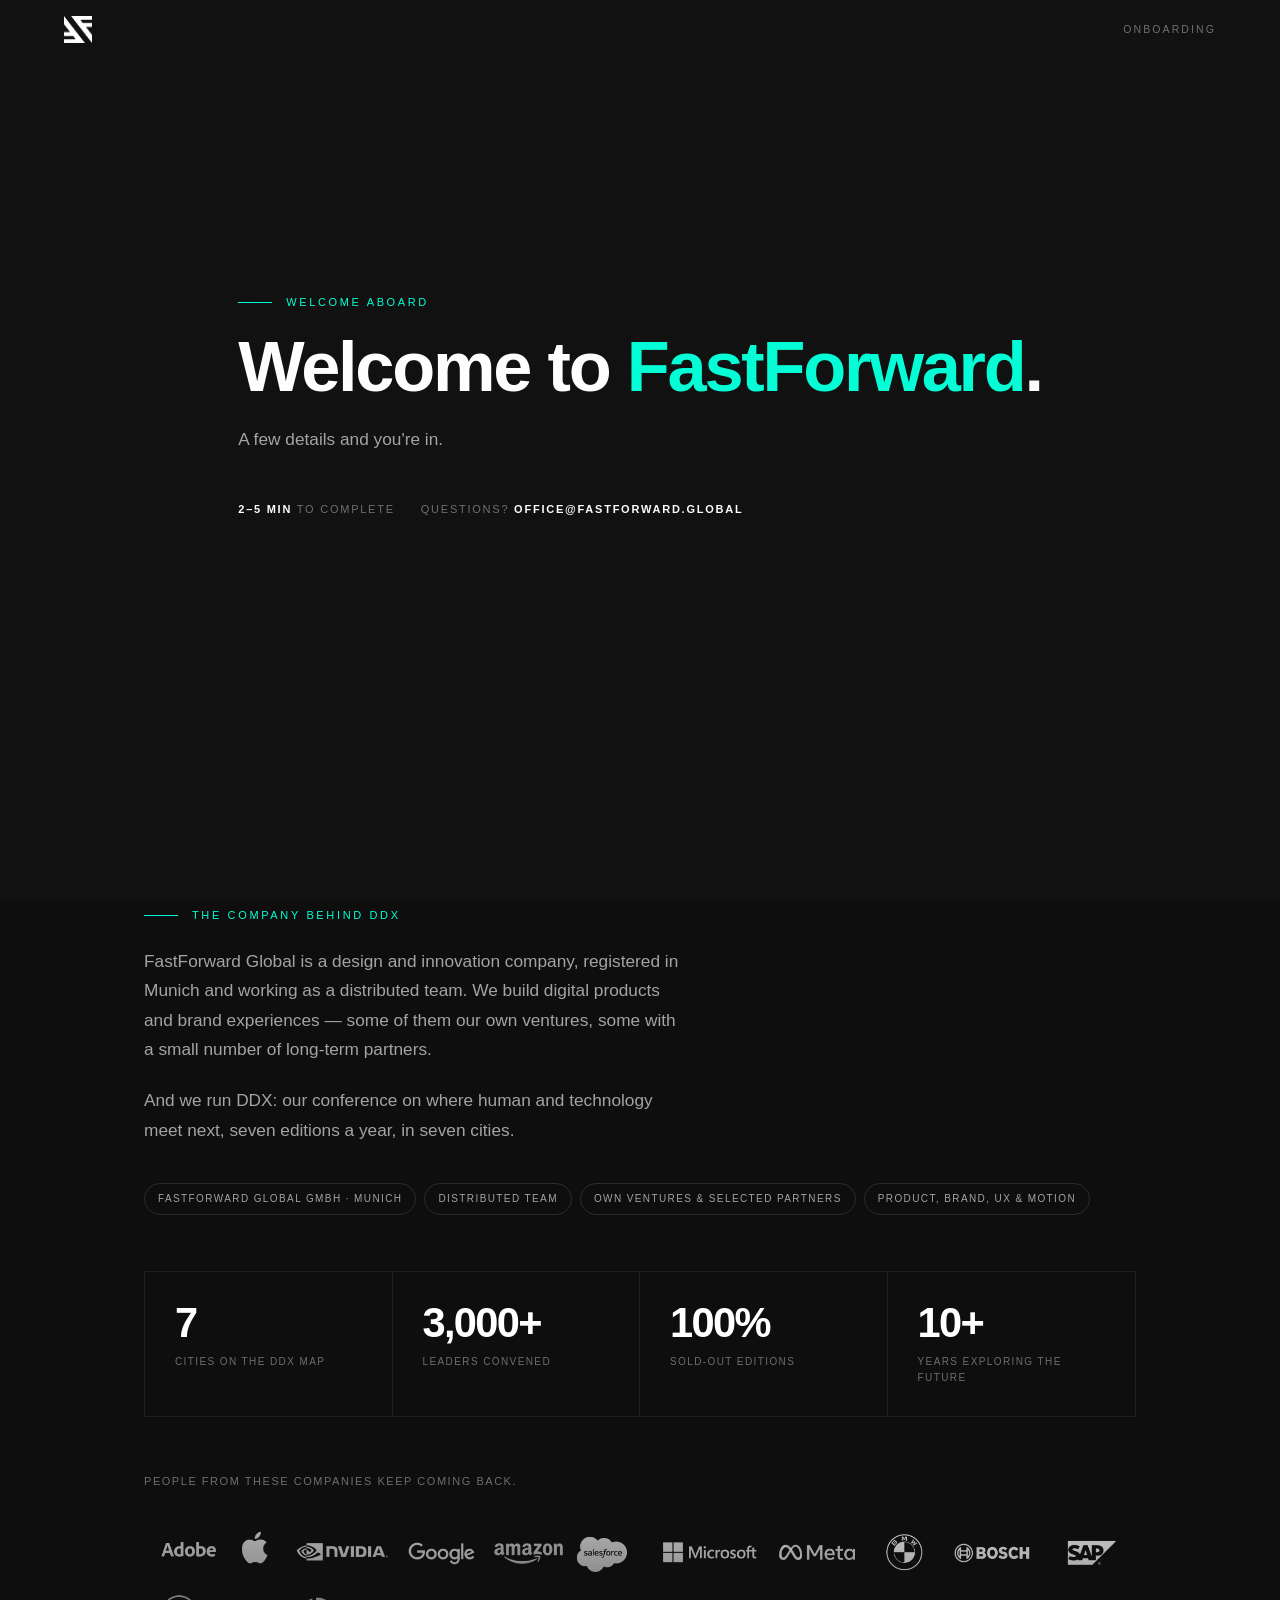
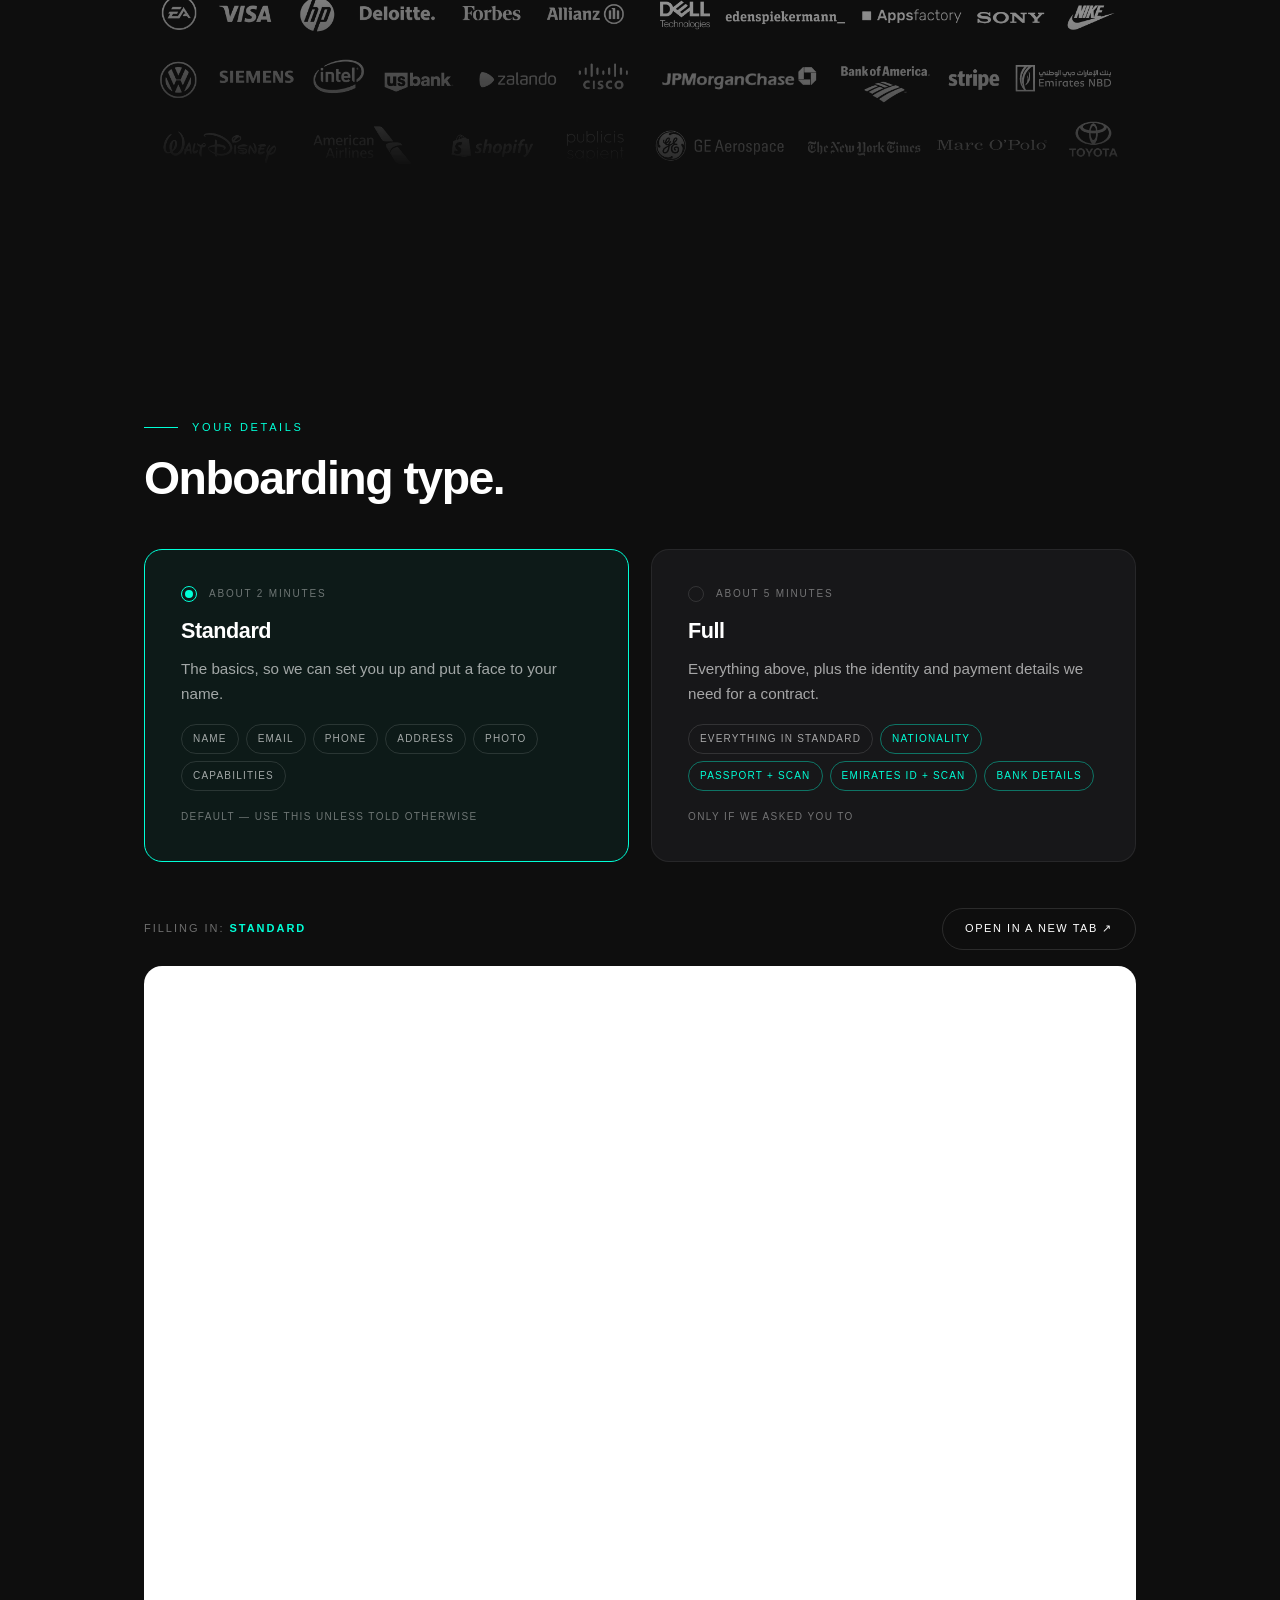
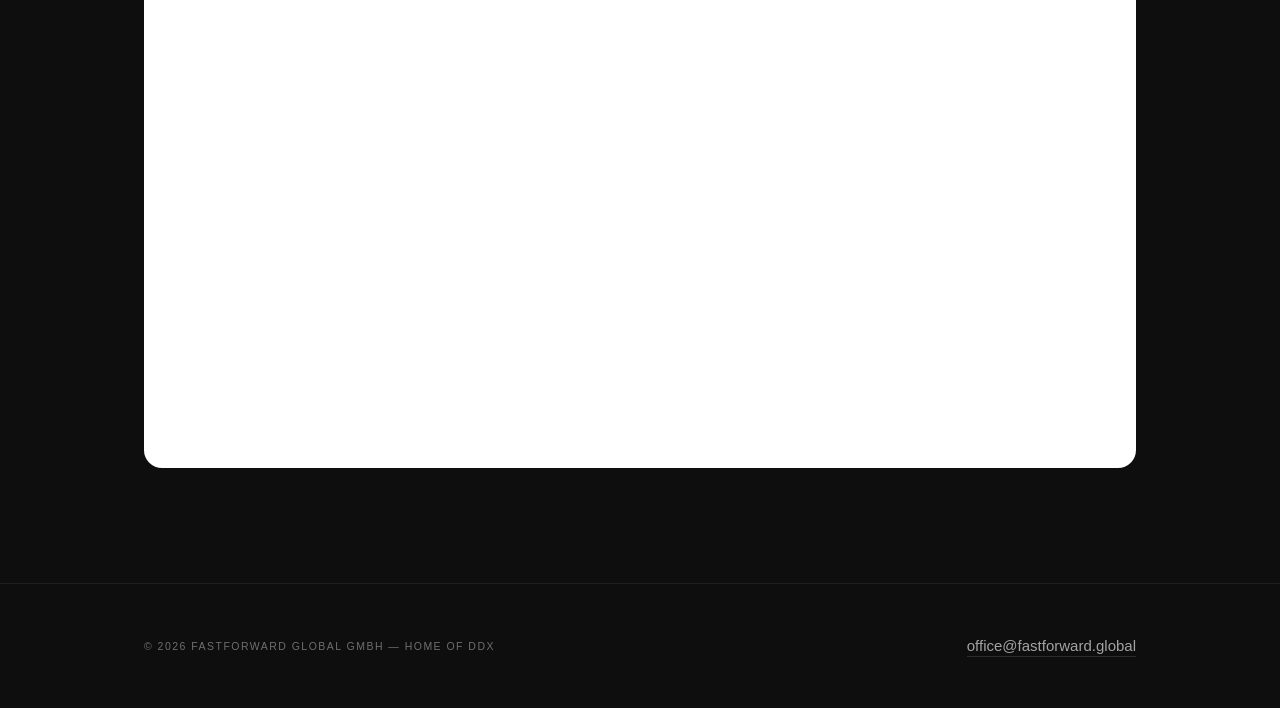
==== onboarding/index.html @ c881eb4c "Onboarding: neutral section heading, full path is 5 minutes Co-Authored-By: Claude Opus 5 <noreply@a" ====
<!DOCTYPE html>
<html lang="en">
<head>
<meta charset="utf-8">
<meta name="viewport" content="width=device-width,initial-scale=1">
<title>Welcome — FastForward Global</title>
<meta name="description" content="Onboarding for new FastForward Global and DDX team members.">
<!-- hidden page: not linked from the site, and kept out of search -->
<meta name="robots" content="noindex,nofollow,noarchive">
<meta name="theme-color" content="#0e0e0e">
<link rel="icon" href="../assets/img/favicon.ico" sizes="16x16 32x32 48x48">
<link rel="icon" type="image/png" sizes="32x32" href="../assets/img/favicon-32.png">
<link rel="apple-touch-icon" sizes="180x180" href="../assets/img/apple-touch-icon.png">
<link rel="stylesheet" href="../assets/css/onboarding.css?v=9">
<noscript><style>[data-rv]{opacity:1 !important;transform:none !important}</style></noscript>
</head>
<body>

<header class="bar" id="bar">
  <a href="https://fastforward.global" aria-label="FastForward Global"><img src="../assets/img/2Group-1410103505.png" alt="FastForward Global"></a>
  <span class="bar__tag">Onboarding</span>
</header>

<main>

<!-- ============================ HERO ============================ -->
<section class="hero">
  <div class="hero__bg" aria-hidden="true">
    <img src="../assets/img/6308cf0d598aa3d11e92d14c_grid3-1-1.jpg" alt="" decoding="async">
    <img src="../assets/img/work-team.jpg" alt="" decoding="async">
    <img src="../assets/img/work-postits.jpg" alt="" decoding="async">
    <img src="../assets/img/work-board.jpg" alt="" decoding="async">
  </div>
  <div class="wrap">
    <div class="eyebrow" data-rv>Welcome aboard</div>
    <h1 data-rv>Welcome to <span class="accent">FastForward</span>.</h1>
    <p class="lead" data-rv>A few details and you're in.</p>
    <div class="hero__meta" data-rv>
      <span><b>2&ndash;5 min</b> to complete</span>
      <span>Questions? <b>office@fastforward.global</b></span>
    </div>
  </div>
</section>

<!-- ============================ WHAT YOU'RE JOINING ============================ -->
<section class="section">
  <div class="wrap">
    <div class="eyebrow" data-rv>The company behind DDX</div>
    <p class="lead" data-rv>FastForward Global is a design and innovation company, registered in Munich and
      working as a distributed team. We build digital products and brand experiences &mdash; some of them our own
      ventures, some with a small number of long-term partners.</p>
    <p class="lead" data-rv>And we run DDX: our conference on where human and technology meet next,
      seven editions a year, in seven cities.</p>
    <ul class="facts" data-rv>
      <li>FastForward Global GmbH &middot; Munich</li>
      <li>Distributed team</li>
      <li>Own ventures &amp; selected partners</li>
      <li>Product, brand, UX &amp; motion</li>
    </ul>
    <div class="metrics" data-rv>
      <div class="metric"><b>7</b><span>Cities on the DDX map</span></div>
      <div class="metric"><b>3,000+</b><span>Leaders convened</span></div>
      <div class="metric"><b>100%</b><span>Sold-out editions</span></div>
      <div class="metric"><b>10+</b><span>Years exploring the future</span></div>
    </div>
    <p class="capline" data-rv>People from these companies keep coming back.</p>
    <div class="logos" data-rv>
      <img src="../assets/img/ddx-companies-a.png" alt="" loading="lazy" decoding="async">
      <img src="../assets/img/ddx-companies-b.png" alt="" loading="lazy" decoding="async">
    </div>
  </div>
</section>

<!-- ============================ THE FORM ============================ -->
<section class="section" id="form">
  <div class="wrap">
    <div class="eyebrow" data-rv>Your details</div>
    <h2 data-rv>Onboarding type.</h2>

    <div class="paths">
      <button type="button" class="path is-on" id="path-standard" data-rv aria-pressed="true">
        <span class="path__top"><span class="path__dot"></span><span class="path__time">About 2 minutes</span></span>
        <h3>Standard</h3>
        <p>The basics, so we can set you up and put a face to your name.</p>
        <ul>
          <li>Name</li><li>Email</li><li>Phone</li><li>Address</li><li>Photo</li><li>Capabilities</li>
        </ul>
        <span class="path__note">Default &mdash; use this unless told otherwise</span>
      </button>

      <button type="button" class="path path--full" id="path-full" data-rv aria-pressed="false">
        <span class="path__top"><span class="path__dot"></span><span class="path__time">About 5 minutes</span></span>
        <h3>Full</h3>
        <p>Everything above, plus the identity and payment details we need for a contract.</p>
        <ul>
          <li>Everything in standard</li>
          <li class="is-extra">Nationality</li><li class="is-extra">Passport + scan</li>
          <li class="is-extra">Emirates ID + scan</li><li class="is-extra">Bank details</li>
        </ul>
        <span class="path__note">Only if we asked you to</span>
      </button>
    </div>

    <div class="formwrap" data-rv>
      <div class="formbar">
        <span class="formbar__which">Filling in: <b id="which">Standard</b></span>
        <a class="btn" id="newtab" href="#" target="_blank" rel="noopener">Open in a new tab &nearr;</a>
      </div>
      <div class="formcard" id="formcard"></div>
    </div>

  </div>
</section>

</main>

<footer class="foot">
  <div class="wrap foot__in">
    <small>&copy; <span id="yr">2026</span> FastForward Global GmbH &mdash; Home of DDX</small>
    <span><a href="mailto:office@fastforward.global">office@fastforward.global</a></span>
  </div>
</footer>

<script>
(function(){
  'use strict';

  /* ------------------------------------------------------------------
     THE ONLY THING TO CONFIGURE.
     In Notion open the "FF Global Experts" database, switch to the form
     view, hit Share and copy the public link. Paste the two links here.
       standard -> the existing "Welcome Form" view
       full     -> the "Full Onboarding" view
     ------------------------------------------------------------------ */
  var FORMS = {
    standard: 'https://sgx.notion.site/2d59967f86f38084b7caf26614f6c052',
    full:     ''
  };

  var qs     = new URLSearchParams(location.search);
  var reduce = window.matchMedia('(prefers-reduced-motion: reduce)').matches;

  /* ---------- which form ---------- */
  var card  = document.getElementById('formcard');
  var which = document.getElementById('which');
  var newtab = document.getElementById('newtab');
  var bStd  = document.getElementById('path-standard');
  var bFull = document.getElementById('path-full');

  function render(kind){
    var url = FORMS[kind];
    bStd.classList.toggle('is-on', kind === 'standard');
    bFull.classList.toggle('is-on', kind === 'full');
    bStd.setAttribute('aria-pressed', kind === 'standard');
    bFull.setAttribute('aria-pressed', kind === 'full');
    which.textContent = kind === 'full' ? 'Full' : 'Standard';

    if (!url) {
      newtab.style.display = 'none';
      card.innerHTML = '<div class="formcard__empty"><div>This form is not connected yet.<br>' +
        'Paste the Notion share link into <code>FORMS.' + kind + '</code> in this page.</div></div>';
      return;
    }
    newtab.style.display = '';
    newtab.href = url;
    // rebuild the iframe so switching paths always reloads a clean form
    card.innerHTML = '';
    var f = document.createElement('iframe');
    f.src = url;
    f.title = (kind === 'full' ? 'Full' : 'Standard') + ' onboarding form';
    f.loading = 'lazy';
    f.setAttribute('allow', 'clipboard-write');
    card.appendChild(f);
  }

  var start = (qs.get('full') === '1' || qs.get('form') === 'full') ? 'full' : 'standard';
  render(start);
  bStd.addEventListener('click', function(){ render('standard'); });
  bFull.addEventListener('click', function(){ render('full'); });

  /* ---------- chrome ---------- */
  document.getElementById('yr').textContent = new Date().getFullYear();
  var bar = document.getElementById('bar'), ticking = false;
  function frame(){ ticking = false; bar.classList.toggle('is-stuck', window.scrollY > 24); }
  window.addEventListener('scroll', function(){
    if (!ticking) { ticking = true; requestAnimationFrame(frame); }
  }, {passive:true});
  frame();

  /* ---------- reveal, one cascade per section ---------- */
  if (!reduce && 'IntersectionObserver' in window) {
    [].forEach.call(document.querySelectorAll('section'), function(sec){
      var n = 0;
      [].forEach.call(sec.querySelectorAll('[data-rv]'), function(el){ el.style.setProperty('--n', n++); });
    });
    var io = new IntersectionObserver(function(entries){
      entries.forEach(function(e){
        if (e.isIntersecting) { e.target.classList.add('is-in'); io.unobserve(e.target); }
      });
    }, {rootMargin:'0px 0px -8% 0px', threshold:.08});
    [].forEach.call(document.querySelectorAll('[data-rv]'), function(el){ io.observe(el); });
  } else {
    [].forEach.call(document.querySelectorAll('[data-rv]'), function(el){ el.classList.add('is-in'); });
  }
})();
</script>

</body>
</html>
---- assets/css/onboarding.css ----
/* ============================================================
   ONBOARDING — hidden page at /onboarding/.
   Self-contained on purpose: it reuses the brand tokens but not
   style.css, so landing-page changes can never break the form.
   ============================================================ */
:root{
  --bg:#0E0E0E; --bg-lift:#151517; --bg-card:#171719;
  --line:rgba(255,255,255,.12); --line-soft:rgba(255,255,255,.07);
  --ink:#FFFFFF; --ink-mid:rgba(255,255,255,.62); --ink-low:rgba(255,255,255,.40);
  --accent:#00FFD7; --accent-dim:rgba(0,255,215,.14); --on-accent:#06110f;
  --display:"Helvetica Neue",Helvetica,Arial,sans-serif;
  --label:"Helvetica Neue",Helvetica,Arial,sans-serif;
  --gut:clamp(20px,5vw,72px); --maxw:1120px;
  --ease:cubic-bezier(.22,1,.36,1);
}
*{box-sizing:border-box}
html{-webkit-text-size-adjust:100%;scroll-behavior:smooth}
body{
  margin:0;background:var(--bg);color:var(--ink);
  font-family:var(--display);font-size:clamp(15px,1.05vw,17px);line-height:1.6;
  -webkit-font-smoothing:antialiased;overflow-x:hidden;
}
body::after{
  content:"";position:fixed;inset:0;pointer-events:none;z-index:60;opacity:.045;
  background-image:url("data:image/svg+xml,%3Csvg xmlns='http://www.w3.org/2000/svg' width='140' height='140'%3E%3Cfilter id='n'%3E%3CfeTurbulence type='fractalNoise' baseFrequency='.85' numOctaves='3'/%3E%3C/filter%3E%3Crect width='140' height='140' filter='url(%23n)'/%3E%3C/svg%3E");
}
a{color:inherit}
.wrap{max-width:var(--maxw);margin-inline:auto;padding-inline:var(--gut)}
.section{padding-block:clamp(56px,9vw,120px);position:relative}

.eyebrow{
  font-family:var(--label);font-size:11px;letter-spacing:.24em;text-transform:uppercase;
  color:var(--accent);display:flex;align-items:center;gap:14px;margin-bottom:18px;
}
.eyebrow::before{content:"";width:34px;height:1px;background:var(--accent);flex:0 0 auto}
h1,h2,h3{margin:0;font-weight:650;letter-spacing:-.032em;line-height:1.05;text-wrap:pretty}
h1{font-size:clamp(2.2rem,5.6vw,4.4rem)}
h2{font-size:clamp(1.7rem,3.8vw,2.9rem)}
h3{font-size:clamp(1.1rem,1.7vw,1.35rem);letter-spacing:-.02em;line-height:1.2}
p{margin:0}
.lead{margin-top:22px;color:var(--ink-mid);font-size:clamp(1rem,1.35vw,1.16rem);max-width:56ch;line-height:1.7}

/* ---------- top bar ---------- */
.bar{
  position:fixed;top:0;left:0;right:0;z-index:50;
  display:flex;align-items:center;justify-content:space-between;
  padding:16px var(--gut);background:#0E0E0E;
  border-bottom:1px solid transparent;transition:border-color .4s;
}
.bar.is-stuck{border-bottom-color:var(--line-soft)}
.bar img{width:28px;height:auto;display:block}
.bar__tag{font-family:var(--label);font-size:10.5px;letter-spacing:.2em;text-transform:uppercase;color:var(--ink-low)}

/* ---------- hero ---------- */
.hero{
  min-height:88svh;display:flex;flex-direction:column;justify-content:center;
  padding-top:110px;padding-bottom:clamp(40px,7vw,90px);position:relative;overflow:hidden;
}
.hero__bg{position:absolute;inset:-10% 0;z-index:0;pointer-events:none}
.hero__bg img{
  position:absolute;inset:0;width:100%;height:100%;object-fit:cover;
  opacity:0;filter:grayscale(.55) brightness(.3);animation:seq 28s cubic-bezier(.4,0,.2,1) infinite, kenburns 28s linear infinite;
}
.hero__bg img:nth-child(1){animation-delay:0s}
.hero__bg img:nth-child(2){animation-delay:7s}
.hero__bg img:nth-child(3){animation-delay:14s}
.hero__bg img:nth-child(4){animation-delay:21s}
@keyframes seq{0%,22%{opacity:1}30%,100%{opacity:0}}
/* the scale resets at 30%, by which point the still is already invisible */
@keyframes kenburns{0%{transform:scale(1.02)}30%{transform:scale(1.16)}30.01%,100%{transform:scale(1.02)}}
.hero::after{
  content:"";position:absolute;inset:0;z-index:1;pointer-events:none;
  background:linear-gradient(180deg,rgba(14,14,14,.55) 0%,rgba(14,14,14,.15) 38%,rgba(14,14,14,1) 100%);
}
.hero .wrap{position:relative;z-index:2}
.hero h1 .accent{color:var(--accent)}
.hero__meta{
  margin-top:clamp(30px,4vw,46px);display:flex;flex-wrap:wrap;gap:10px 26px;
  font-family:var(--label);font-size:11px;letter-spacing:.16em;text-transform:uppercase;color:var(--ink-low);
}
.hero__meta b{color:var(--ink);font-weight:600}

/* ---------- numbers ---------- */
.metrics{
  display:grid;grid-template-columns:repeat(4,1fr);
  border:1px solid var(--line-soft);margin-top:clamp(34px,5vw,56px);
}
.metric{padding:clamp(18px,2.6vw,30px);border-right:1px solid var(--line-soft)}
.metric:last-child{border-right:0}
.metric b{display:block;font-size:clamp(1.5rem,3.4vw,2.6rem);font-weight:650;letter-spacing:-.04em;line-height:1}
.metric span{
  display:block;margin-top:10px;font-family:var(--label);font-size:10px;letter-spacing:.14em;
  text-transform:uppercase;color:var(--ink-low);line-height:1.6;
}
@media(max-width:720px){
  .metrics{grid-template-columns:repeat(2,1fr)}
  .metric:nth-child(2){border-right:0}
  .metric:nth-child(1),.metric:nth-child(2){border-bottom:1px solid var(--line-soft)}
}

.facts{
  list-style:none;margin:clamp(26px,3.4vw,38px) 0 0;padding:0;
  display:flex;flex-wrap:wrap;gap:8px;
}
.facts li{
  font-family:var(--label);font-size:10px;letter-spacing:.14em;text-transform:uppercase;
  color:var(--ink-mid);border:1px solid var(--line);border-radius:999px;padding:7px 13px;
}

/* ---------- logo wall ---------- */
.capline{
  margin-top:clamp(34px,5vw,56px);font-family:var(--label);font-size:11px;letter-spacing:.14em;
  text-transform:uppercase;color:var(--ink-low);
}
.capline + .logos{margin-top:clamp(16px,2vw,24px)}
.logos{display:grid;grid-template-columns:1fr 1fr;gap:0;margin-top:clamp(28px,4vw,44px)}
.logos img{width:100%;height:auto;display:block;opacity:.8}
@media(max-width:720px){.logos{grid-template-columns:1fr}}

/* ---------- steps ---------- */
.steps{display:grid;grid-template-columns:repeat(4,1fr);gap:clamp(14px,2vw,22px);margin-top:clamp(34px,5vw,56px)}
@media(max-width:860px){.steps{grid-template-columns:repeat(2,1fr)}}
@media(max-width:520px){.steps{grid-template-columns:1fr}}
.step{padding:clamp(22px,2.6vw,30px);border:1px solid var(--line-soft);border-radius:16px;background:var(--bg-card)}
.step b{
  display:block;font-family:var(--label);font-size:10px;letter-spacing:.2em;
  text-transform:uppercase;color:var(--accent);margin-bottom:16px;
}
.step p{margin-top:10px;color:var(--ink-mid);font-size:.95rem;line-height:1.65}

/* ---------- path picker ---------- */
.paths{display:grid;grid-template-columns:1fr 1fr;gap:clamp(14px,2vw,22px);margin-top:clamp(30px,4vw,46px)}
@media(max-width:820px){.paths{grid-template-columns:1fr}}
.path{
  text-align:left;font:inherit;color:inherit;cursor:pointer;
  padding:clamp(24px,3vw,36px);border:1px solid var(--line-soft);border-radius:18px;
  background:var(--bg-card);display:flex;flex-direction:column;align-items:flex-start;
  transition:border-color .4s var(--ease),background .4s var(--ease),transform .4s var(--ease);
}
.path:hover{border-color:rgba(0,255,215,.35);background:var(--bg-lift);transform:translateY(-3px)}
.path.is-on{border-color:var(--accent);background:rgba(0,255,215,.05)}
.path__top{display:flex;align-items:center;gap:12px;margin-bottom:16px}
.path__dot{
  width:16px;height:16px;border-radius:50%;border:1px solid var(--line);flex:0 0 auto;
  display:grid;place-items:center;transition:border-color .3s;
}
.path.is-on .path__dot{border-color:var(--accent)}
.path__dot::after{content:"";width:8px;height:8px;border-radius:50%;background:var(--accent);transform:scale(0);transition:transform .3s var(--ease)}
.path.is-on .path__dot::after{transform:scale(1)}
.path__time{font-family:var(--label);font-size:10px;letter-spacing:.18em;text-transform:uppercase;color:var(--ink-low)}
.path p{margin-top:12px;color:var(--ink-mid);font-size:.95rem;line-height:1.65}
.path ul{margin:18px 0 0;padding:0;list-style:none;display:flex;flex-wrap:wrap;gap:7px}
.path li{
  font-family:var(--label);font-size:10px;letter-spacing:.12em;text-transform:uppercase;
  color:var(--ink-mid);border:1px solid var(--line);border-radius:999px;padding:6px 11px;
}
.path--full li.is-extra{border-color:rgba(0,255,215,.4);color:var(--accent)}
.path__note{margin-top:18px;font-family:var(--label);font-size:10px;letter-spacing:.14em;text-transform:uppercase;color:var(--ink-low)}

/* ---------- the form ---------- */
.formwrap{margin-top:clamp(28px,4vw,46px)}
.formcard{
  border:1px solid var(--line-soft);border-radius:18px;overflow:hidden;background:#fff;
  min-height:620px;position:relative;
}
.formcard iframe{display:block;width:100%;height:1100px;border:0;background:#fff}
.formcard__empty{
  display:grid;place-items:center;min-height:420px;background:var(--bg-card);
  padding:40px;text-align:center;color:var(--ink-mid);
}
.formcard__empty code{
  display:inline-block;margin-top:12px;font-size:.85rem;color:var(--accent);
  background:rgba(0,255,215,.08);padding:4px 9px;border-radius:6px;
}
.formbar{
  display:flex;flex-wrap:wrap;align-items:center;justify-content:space-between;gap:14px;
  margin-bottom:16px;
}
.formbar__which{font-family:var(--label);font-size:11px;letter-spacing:.18em;text-transform:uppercase;color:var(--ink-low)}
.formbar__which b{color:var(--accent);font-weight:600}
.btn{
  display:inline-flex;align-items:center;gap:10px;text-decoration:none;cursor:pointer;font:inherit;
  font-family:var(--label);font-size:11px;letter-spacing:.14em;text-transform:uppercase;
  border:1px solid var(--line);border-radius:999px;padding:11px 22px;color:var(--ink);background:transparent;
  transition:border-color .3s,color .3s,background .3s;
}
.btn:hover{background:var(--accent);border-color:var(--accent);color:var(--on-accent)}

/* ---------- privacy note ---------- */
.note{
  margin-top:clamp(26px,3.4vw,40px);padding:clamp(20px,2.6vw,28px);
  border:1px solid var(--line-soft);border-radius:16px;background:var(--bg-card);
  color:var(--ink-mid);font-size:.92rem;line-height:1.7;max-width:70ch;
}
.note b{color:var(--ink);font-weight:600}

/* ---------- foot ---------- */
.foot{border-top:1px solid var(--line-soft);padding:clamp(30px,4vw,50px) 0}
.foot__in{display:flex;flex-wrap:wrap;gap:16px 30px;align-items:center;justify-content:space-between}
.foot a{color:var(--ink-mid);text-decoration:none;border-bottom:1px solid var(--line);padding-bottom:2px}
.foot a:hover{color:var(--accent);border-color:var(--accent)}
.foot small{color:var(--ink-low);font-family:var(--label);font-size:10.5px;letter-spacing:.14em;text-transform:uppercase}

/* ---------- reveal ---------- */
[data-rv]{opacity:0;transform:translateY(18px);transition:opacity .85s var(--ease),transform .95s var(--ease);transition-delay:calc(var(--n,0) * .07s)}
[data-rv].is-in{opacity:1;transform:none}
@media(prefers-reduced-motion:reduce){
  [data-rv]{opacity:1 !important;transform:none !important}
  .hero__bg img{animation:none;opacity:0}
  .hero__bg img:nth-child(1){opacity:1}
  html{scroll-behavior:auto}
}
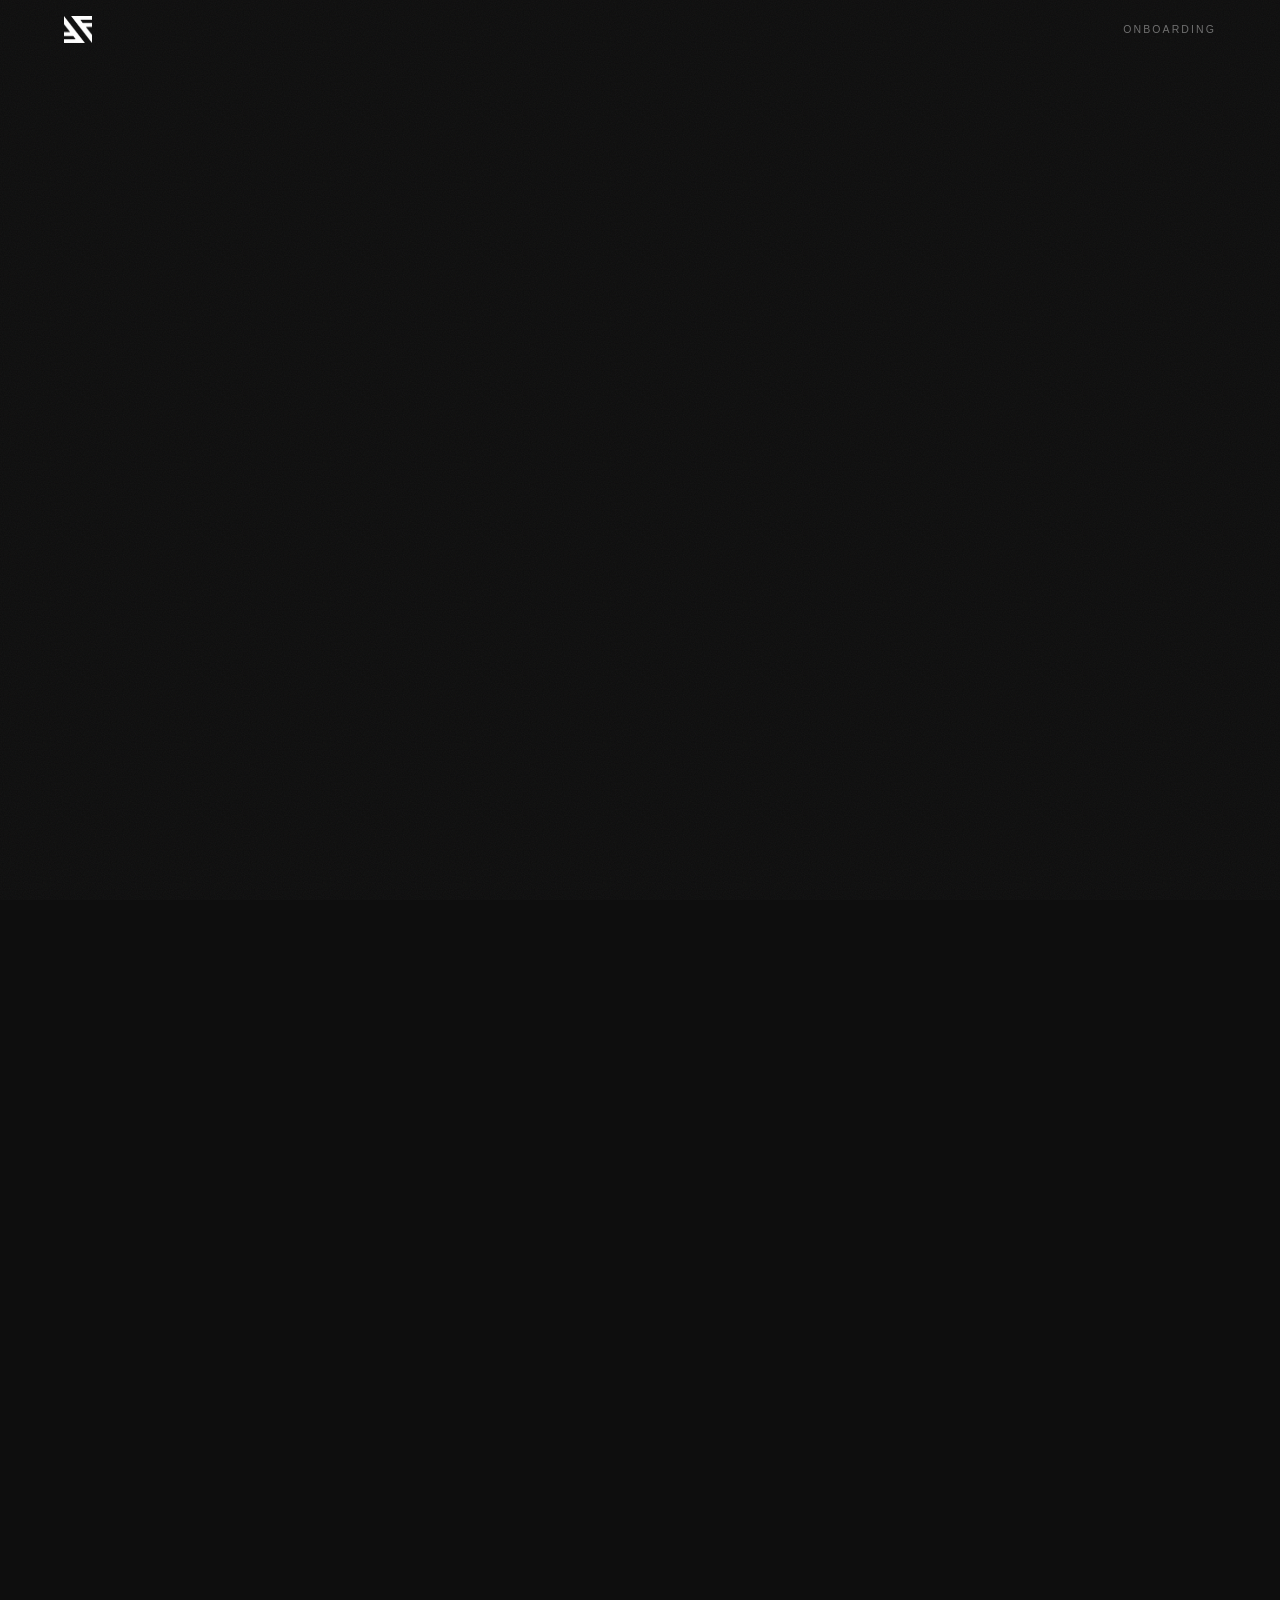
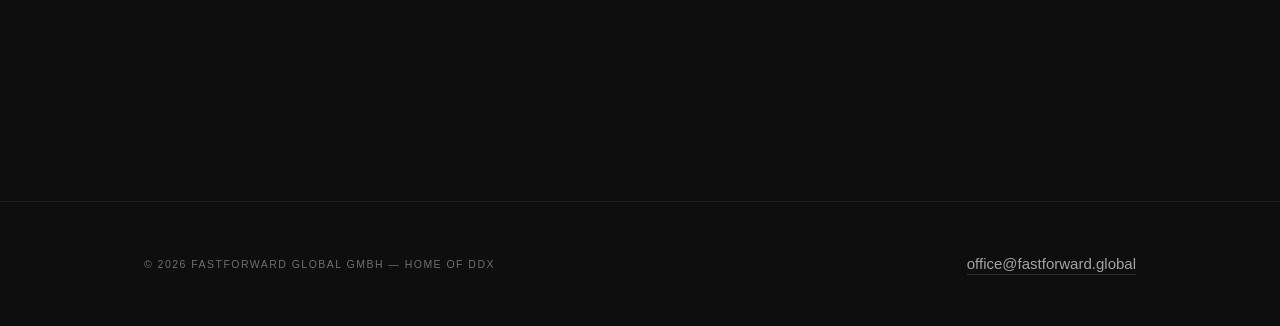
==== commit 6c01699e: "Onboarding: real form fields posting to the intake function, no more Notion embed Standard and full " ====
--- a/onboarding/index.html
+++ b/onboarding/index.html
@@ -11,7 +11,7 @@
 <link rel="icon" href="../assets/img/favicon.ico" sizes="16x16 32x32 48x48">
 <link rel="icon" type="image/png" sizes="32x32" href="../assets/img/favicon-32.png">
 <link rel="apple-touch-icon" sizes="180x180" href="../assets/img/apple-touch-icon.png">
-<link rel="stylesheet" href="../assets/css/onboarding.css?v=9">
+<link rel="stylesheet" href="../assets/css/onboarding.css?v=11">
 <noscript><style>[data-rv]{opacity:1 !important;transform:none !important}</style></noscript>
 </head>
 <body>
@@ -102,14 +102,118 @@
     </div>
 
     <div class="formwrap" data-rv>
-      <div class="formbar">
-        <span class="formbar__which">Filling in: <b id="which">Standard</b></span>
-        <a class="btn" id="newtab" href="#" target="_blank" rel="noopener">Open in a new tab &nearr;</a>
-      </div>
-      <div class="formcard" id="formcard"></div>
-    </div>
-
-  </div>
+    <form class="form" id="form" novalidate>
+      <input type="text" name="hp" id="hp" tabindex="-1" autocomplete="off" aria-hidden="true">
+
+      <div class="form__group">
+        <div class="form__legend">About you</div>
+        <div class="grid">
+      <div class="f">
+        <label for="Name">Full name <i>*</i></label>
+        <input id="Name" name="Name" type="text" required autocomplete="name">
+      </div>
+      <div class="f">
+        <label for="Email">Email <i>*</i></label>
+        <input id="Email" name="Email" type="email" required autocomplete="email">
+      </div>
+      <div class="f">
+        <label for="Phone">Phone <i>*</i></label>
+        <input id="Phone" name="Phone" type="tel" required autocomplete="tel">
+      </div>
+      <div class="f">
+        <label for="Address (1)">Address <i>*</i></label><small>Where you are based</small>
+        <input id="Address (1)" name="Address (1)" type="text" required autocomplete="street-address">
+      </div>
+      <div class="f">
+        <label for="Role">Role</label><small>What we should call your role</small>
+        <input id="Role" name="Role" type="text">
+      </div>
+      <div class="f">
+        <label for="Picture">Photo <i>*</i></label><small>A clear headshot — we use it in the team directory</small>
+        <div class="file"><input id="Picture" name="Picture" type="file" accept="image/*"><span class="file__btn">Choose file</span><span class="file__name">No file chosen</span></div>
+      </div>
+        </div>
+      </div>
+
+      <div class="form__group">
+        <div class="form__legend">What you are great at</div>
+        <div class="chips">
+          <label class="chip"><input type="checkbox" name="cap" value="Project Management"><span>Project Management</span></label>
+          <label class="chip"><input type="checkbox" name="cap" value="User Experience (UX)"><span>User Experience (UX)</span></label>
+          <label class="chip"><input type="checkbox" name="cap" value="User Interface Design (UI)"><span>User Interface Design (UI)</span></label>
+          <label class="chip"><input type="checkbox" name="cap" value="Software Engineering"><span>Software Engineering</span></label>
+          <label class="chip"><input type="checkbox" name="cap" value="Branding / Visual Design"><span>Branding / Visual Design</span></label>
+          <label class="chip"><input type="checkbox" name="cap" value="Social Media / Marketing"><span>Social Media / Marketing</span></label>
+          <label class="chip"><input type="checkbox" name="cap" value="Animations / Motion Design"><span>Animations / Motion Design</span></label>
+          <label class="chip"><input type="checkbox" name="cap" value="Video Editing (After Effects ...)"><span>Video Editing (After Effects ...)</span></label>
+        </div>
+      </div>
+
+      <div class="form__group only-full">
+        <div class="form__legend">Identity</div>
+        <div class="grid">
+      <div class="f only-full">
+        <label for="Nationality">Nationality</label><small>As written in your passport</small>
+        <input id="Nationality" name="Nationality" type="text">
+      </div>
+      <div class="f only-full">
+        <label for="Passport Number">Passport number</label>
+        <input id="Passport Number" name="Passport Number" type="text">
+      </div>
+      <div class="f only-full">
+        <label for="Emirates ID Number">Emirates ID number</label><small>UAE residents only</small>
+        <input id="Emirates ID Number" name="Emirates ID Number" type="text">
+      </div>
+      <div class="f only-full">
+        <label for="Passport Scan">Passport scan</label><small>Photo page — image or PDF</small>
+        <div class="file"><input id="Passport Scan" name="Passport Scan" type="file" accept="image/*,application/pdf"><span class="file__btn">Choose file</span><span class="file__name">No file chosen</span></div>
+      </div>
+      <div class="f only-full">
+        <label for="Emirates ID Scan">Emirates ID scan</label><small>Front and back — UAE residents only</small>
+        <div class="file"><input id="Emirates ID Scan" name="Emirates ID Scan" type="file" accept="image/*,application/pdf"><span class="file__btn">Choose file</span><span class="file__name">No file chosen</span></div>
+      </div>
+        </div>
+      </div>
+
+      <div class="form__group only-full">
+        <div class="form__legend">Payment</div>
+        <div class="grid">
+      <div class="f only-full">
+        <label for="Bank Account Holder">Account holder</label><small>Exactly as your bank has it</small>
+        <input id="Bank Account Holder" name="Bank Account Holder" type="text">
+      </div>
+      <div class="f only-full">
+        <label for="Bank Name">Bank name</label>
+        <input id="Bank Name" name="Bank Name" type="text">
+      </div>
+      <div class="f only-full">
+        <label for="IBAN / Account Number">IBAN or account number</label>
+        <input id="IBAN / Account Number" name="IBAN / Account Number" type="text">
+      </div>
+      <div class="f only-full">
+        <label for="SWIFT / BIC">SWIFT / BIC</label>
+        <input id="SWIFT / BIC" name="SWIFT / BIC" type="text">
+      </div>
+      <div class="f only-full">
+        <label for="Bank Address">Bank address</label><small>Needed for some international transfers</small>
+        <input id="Bank Address" name="Bank Address" type="text">
+      </div>
+        </div>
+      </div>
+
+      <div class="form__foot">
+        <button type="submit" class="btn btn--go" id="submit">Send my details</button>
+        <p class="form__err" id="err" role="alert"></p>
+      </div>
+    </form>
+
+    <div class="done" id="done" hidden>
+      <div class="done__tick" aria-hidden="true">&check;</div>
+      <h3>That's everything — thank you.</h3>
+      <p>Your details are with us. We'll get you set up and come back to you shortly.</p>
+    </div>
+    </div>
+
 </section>
 
 </main>
@@ -140,43 +244,130 @@
   var qs     = new URLSearchParams(location.search);
   var reduce = window.matchMedia('(prefers-reduced-motion: reduce)').matches;
 
-  /* ---------- which form ---------- */
-  var card  = document.getElementById('formcard');
+  /* ---------- which path ---------- */
+  var ENDPOINT = 'https://ff-onboarding-api.netlify.app/onboard';
+  var form  = document.getElementById('form');
+  var done  = document.getElementById('done');
+  var err   = document.getElementById('err');
+  var btn   = document.getElementById('submit');
   var which = document.getElementById('which');
-  var newtab = document.getElementById('newtab');
   var bStd  = document.getElementById('path-standard');
   var bFull = document.getElementById('path-full');
-
-  function render(kind){
-    var url = FORMS[kind];
-    bStd.classList.toggle('is-on', kind === 'standard');
-    bFull.classList.toggle('is-on', kind === 'full');
-    bStd.setAttribute('aria-pressed', kind === 'standard');
-    bFull.setAttribute('aria-pressed', kind === 'full');
-    which.textContent = kind === 'full' ? 'Full' : 'Standard';
-
-    if (!url) {
-      newtab.style.display = 'none';
-      card.innerHTML = '<div class="formcard__empty"><div>This form is not connected yet.<br>' +
-        'Paste the Notion share link into <code>FORMS.' + kind + '</code> in this page.</div></div>';
-      return;
+  var kind  = 'standard';
+
+  function setKind(k){
+    kind = k;
+    document.body.classList.toggle('is-full', k === 'full');
+    bStd.classList.toggle('is-on', k === 'standard');
+    bFull.classList.toggle('is-on', k === 'full');
+    bStd.setAttribute('aria-pressed', k === 'standard');
+    bFull.setAttribute('aria-pressed', k === 'full');
+    which.textContent = k === 'full' ? 'Full' : 'Standard';
+  }
+  setKind((qs.get('full') === '1' || qs.get('form') === 'full') ? 'full' : 'standard');
+  bStd.addEventListener('click', function(){ setKind('standard'); });
+  bFull.addEventListener('click', function(){ setKind('full'); });
+
+  /* show the chosen filename */
+  [].forEach.call(document.querySelectorAll('.file input'), function(inp){
+    inp.addEventListener('change', function(){
+      var n = inp.files && inp.files[0] ? inp.files[0].name : 'No file chosen';
+      inp.parentNode.querySelector('.file__name').textContent = n;
+    });
+  });
+
+  /* ---------- files: shrink images before sending ---------- */
+  function readAsBase64(blob){
+    return new Promise(function(res, rej){
+      var r = new FileReader();
+      r.onload = function(){ res(String(r.result).split(',')[1]); };
+      r.onerror = rej;
+      r.readAsDataURL(blob);
+    });
+  }
+  function shrink(file){
+    if (!/^image\//.test(file.type)) return readAsBase64(file).then(function(d){
+      return {name:file.name, type:file.type || 'application/octet-stream', data:d};
+    });
+    return new Promise(function(res, rej){
+      var img = new Image(), url = URL.createObjectURL(file);
+      img.onload = function(){
+        var max = 1600, w = img.width, h = img.height;
+        if (w > max || h > max) { var r = Math.min(max/w, max/h); w = Math.round(w*r); h = Math.round(h*r); }
+        var c = document.createElement('canvas'); c.width = w; c.height = h;
+        c.getContext('2d').drawImage(img, 0, 0, w, h);
+        URL.revokeObjectURL(url);
+        c.toBlob(function(blob){
+          if (!blob) return rej(new Error('could not read that image'));
+          readAsBase64(blob).then(function(d){
+            res({name: file.name.replace(/\.[^.]+$/, '') + '.jpg', type:'image/jpeg', data:d});
+          }, rej);
+        }, 'image/jpeg', 0.82);
+      };
+      img.onerror = function(){ URL.revokeObjectURL(url); rej(new Error('could not read that image')); };
+      img.src = url;
+    });
+  }
+
+  function fail(msg, el){
+    err.textContent = msg;
+    btn.disabled = false; btn.textContent = 'Send my details';
+    if (el) { el.focus(); el.scrollIntoView({block:'center', behavior:'smooth'}); }
+  }
+
+  form.addEventListener('submit', function(e){
+    e.preventDefault();
+    err.textContent = '';
+    btn.disabled = true; btn.textContent = 'Sending…';
+
+    var fields = {}, missing = null;
+    [].forEach.call(form.querySelectorAll('input[type=text],input[type=email],input[type=tel]'), function(inp){
+      if (inp.name === 'hp') return;
+      if (inp.closest('.only-full') && kind !== 'full') return;
+      var v = inp.value.trim();
+      if (!v && inp.required && !missing) missing = inp;
+      if (v) fields[inp.name] = v;
+    });
+    if (missing) return fail('Please fill in ' + (missing.previousElementSibling ? missing.closest('.f').querySelector('label').textContent.replace('*','').trim().toLowerCase() : 'every required field') + '.', missing);
+    if (fields['Email'] && !/^[^@\s]+@[^@\s]+\.[^@\s]+$/.test(fields['Email'])) {
+      return fail('That email address does not look right.', form.querySelector('#Email'));
     }
-    newtab.style.display = '';
-    newtab.href = url;
-    // rebuild the iframe so switching paths always reloads a clean form
-    card.innerHTML = '';
-    var f = document.createElement('iframe');
-    f.src = url;
-    f.title = (kind === 'full' ? 'Full' : 'Standard') + ' onboarding form';
-    f.loading = 'lazy';
-    f.setAttribute('allow', 'clipboard-write');
-    card.appendChild(f);
-  }
-
-  var start = (qs.get('full') === '1' || qs.get('form') === 'full') ? 'full' : 'standard';
-  render(start);
-  bStd.addEventListener('click', function(){ render('standard'); });
-  bFull.addEventListener('click', function(){ render('full'); });
+
+    var caps = [].map.call(form.querySelectorAll('input[name=cap]:checked'), function(c){ return c.value; });
+
+    var jobs = [];
+    [].forEach.call(form.querySelectorAll('.file input'), function(inp){
+      if (inp.closest('.only-full') && kind !== 'full') return;
+      var f = inp.files && inp.files[0];
+      if (!f) return;
+      jobs.push(shrink(f).then(function(out){ out.prop = inp.name; return out; }));
+    });
+
+    Promise.all(jobs).then(function(files){
+      var total = files.reduce(function(n, f){ return n + f.data.length * 0.75; }, 0);
+      if (total > 4000000) throw new Error('Those files add up to more than 4 MB. Please send smaller ones.');
+      return fetch(ENDPOINT, {
+        method: 'POST',
+        headers: {'content-type': 'application/json'},
+        body: JSON.stringify({
+          onboarding: kind,
+          fields: fields,
+          capabilities: caps,
+          files: files,
+          hp: document.getElementById('hp').value
+        })
+      });
+    }).then(function(r){
+      return r.json().catch(function(){ return {}; }).then(function(j){
+        if (!r.ok || !j.ok) throw new Error(j.error || 'We could not save that just now.');
+        form.hidden = true; done.hidden = false;
+        done.scrollIntoView({block:'center', behavior:'smooth'});
+      });
+    }).catch(function(e){
+      fail((e && e.message ? e.message : 'Something went wrong.') +
+           ' You can also email office@fastforward.global.');
+    });
+  });
 
   /* ---------- chrome ---------- */
   document.getElementById('yr').textContent = new Date().getFullYear();
--- a/assets/css/onboarding.css
+++ b/assets/css/onboarding.css
@@ -210,3 +210,85 @@
   .hero__bg img:nth-child(1){opacity:1}
   html{scroll-behavior:auto}
 }
+
+/* ============================================================
+   THE FORM — native fields posting to the intake function.
+   Full-only groups are revealed by `body.is-full`, set by the path picker.
+   ============================================================ */
+.only-full{display:none}
+body.is-full .only-full{display:block}
+body.is-full .grid .only-full{display:flex}
+
+.form{margin:0}
+#hp{position:absolute;left:-9999px;width:1px;height:1px;opacity:0;pointer-events:none}
+.form__group{
+  padding:clamp(22px,3vw,34px);border:1px solid var(--line-soft);border-radius:18px;
+  background:var(--bg-card);margin-bottom:clamp(14px,2vw,20px);
+}
+.form__legend{
+  font-family:var(--label);font-size:10px;letter-spacing:.2em;text-transform:uppercase;
+  color:var(--accent);margin-bottom:clamp(18px,2.4vw,26px);
+}
+.grid{display:grid;grid-template-columns:1fr 1fr;gap:clamp(14px,2vw,22px)}
+@media(max-width:720px){.grid{grid-template-columns:1fr}}
+.f{display:flex;flex-direction:column;min-width:0}
+.f label{
+  font-family:var(--label);font-size:10.5px;letter-spacing:.14em;text-transform:uppercase;
+  color:var(--ink-mid);margin-bottom:9px;
+}
+.f label i{color:var(--accent);font-style:normal}
+.f small{
+  display:block;margin:-4px 0 9px;font-size:.8rem;color:var(--ink-low);
+  letter-spacing:0;text-transform:none;line-height:1.5;
+}
+.f input[type=text],.f input[type=email],.f input[type=tel]{
+  font:inherit;font-size:.98rem;color:var(--ink);background:var(--bg);width:100%;
+  border:1px solid var(--line);border-radius:10px;padding:13px 15px;
+  transition:border-color .25s,background .25s;
+}
+.f input:focus{outline:none;border-color:var(--accent);background:#101012}
+.f input::placeholder{color:var(--ink-low)}
+
+/* file input dressed as a button */
+.file{position:relative;display:flex;align-items:center;gap:12px;flex-wrap:wrap}
+.file input{position:absolute;inset:0;opacity:0;width:100%;height:100%;cursor:pointer}
+.file__btn{
+  font-family:var(--label);font-size:10.5px;letter-spacing:.14em;text-transform:uppercase;
+  border:1px solid var(--line);border-radius:999px;padding:11px 18px;color:var(--ink);
+  transition:border-color .25s,color .25s;
+}
+.file input:focus + .file__btn,.file:hover .file__btn{border-color:var(--accent);color:var(--accent)}
+.file__name{font-size:.86rem;color:var(--ink-low);min-width:0;overflow-wrap:anywhere}
+
+/* capability chips */
+.chips{display:flex;flex-wrap:wrap;gap:9px}
+.chip{position:relative;cursor:pointer}
+.chip input{position:absolute;opacity:0;width:0;height:0}
+.chip span{
+  display:inline-block;font-family:var(--label);font-size:10.5px;letter-spacing:.12em;
+  text-transform:uppercase;color:var(--ink-mid);border:1px solid var(--line);
+  border-radius:999px;padding:10px 15px;transition:border-color .25s,color .25s,background .25s;
+}
+.chip:hover span{border-color:rgba(0,255,215,.4);color:var(--ink)}
+.chip input:checked + span{border-color:var(--accent);color:var(--accent);background:rgba(0,255,215,.07)}
+.chip input:focus-visible + span{outline:2px solid var(--accent);outline-offset:2px}
+
+.form__foot{display:flex;flex-wrap:wrap;align-items:center;gap:16px 20px;margin-top:clamp(6px,1vw,10px)}
+.btn--go{
+  background:var(--accent);border-color:var(--accent);color:var(--on-accent);
+  padding:15px 30px;font-size:11.5px;
+}
+.btn--go:hover{background:#fff;border-color:#fff;color:var(--on-accent)}
+.btn--go:disabled{opacity:.55;cursor:default}
+.form__err{color:#ff8b7a;font-size:.9rem;line-height:1.55;margin:0;max-width:52ch}
+
+/* thank-you state */
+.done{
+  padding:clamp(34px,5vw,56px);border:1px solid rgba(0,255,215,.3);border-radius:18px;
+  background:rgba(0,255,215,.05);text-align:center;
+}
+.done__tick{
+  width:52px;height:52px;margin:0 auto 20px;border-radius:50%;display:grid;place-items:center;
+  background:var(--accent);color:var(--on-accent);font-size:26px;line-height:1;
+}
+.done p{margin-top:12px;color:var(--ink-mid);max-width:46ch;margin-inline:auto}
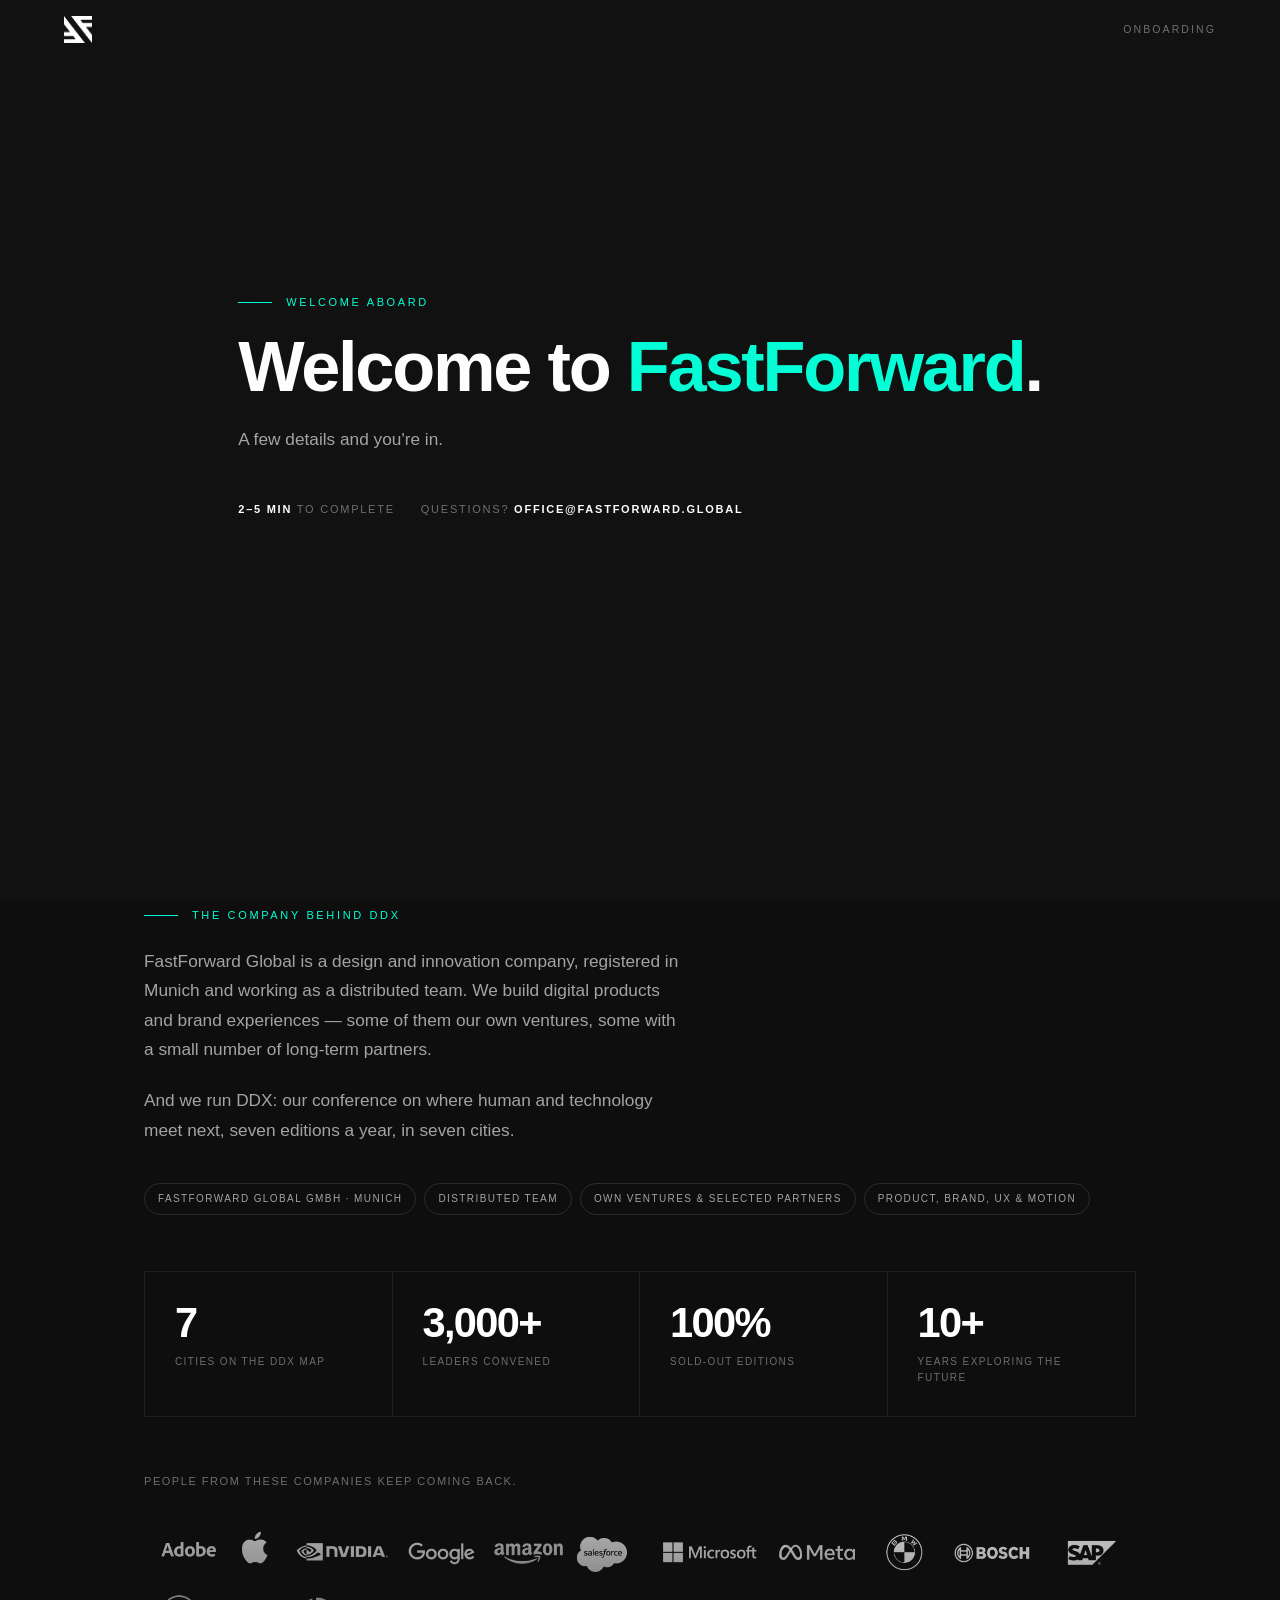
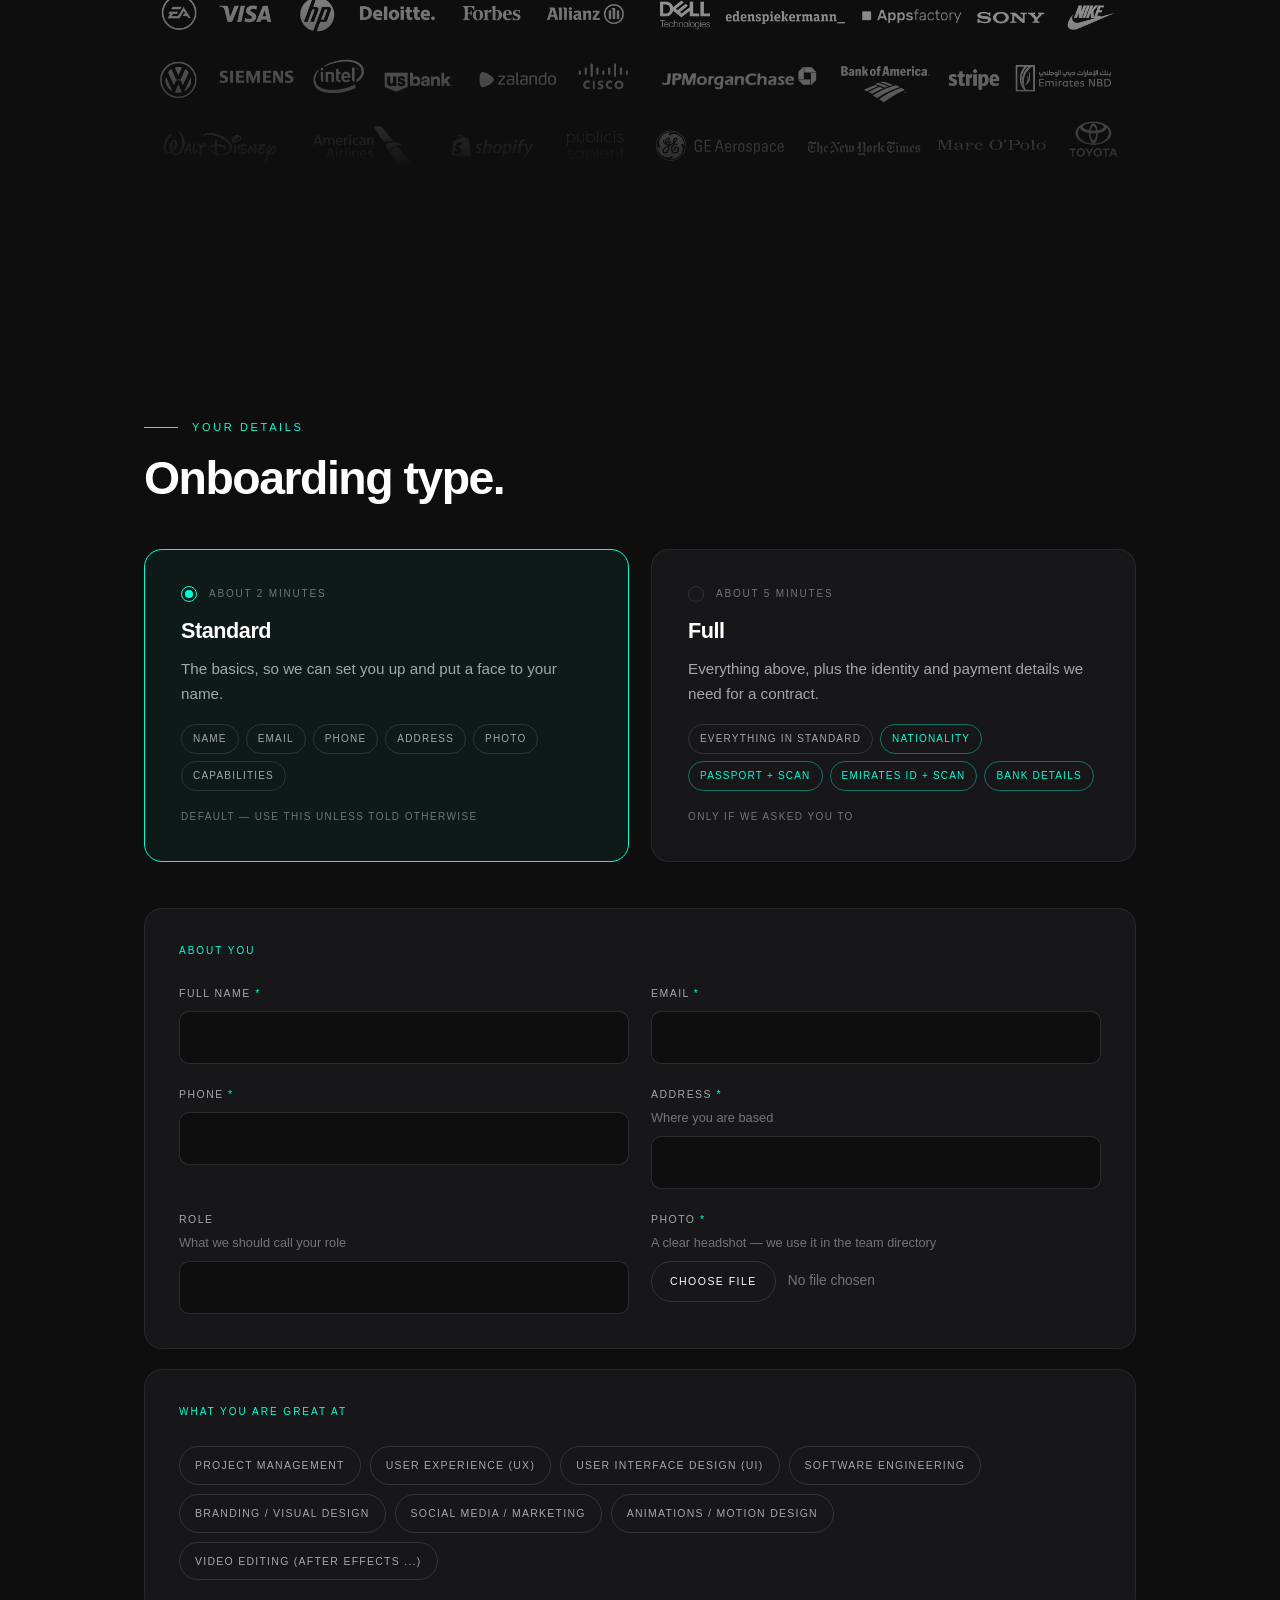
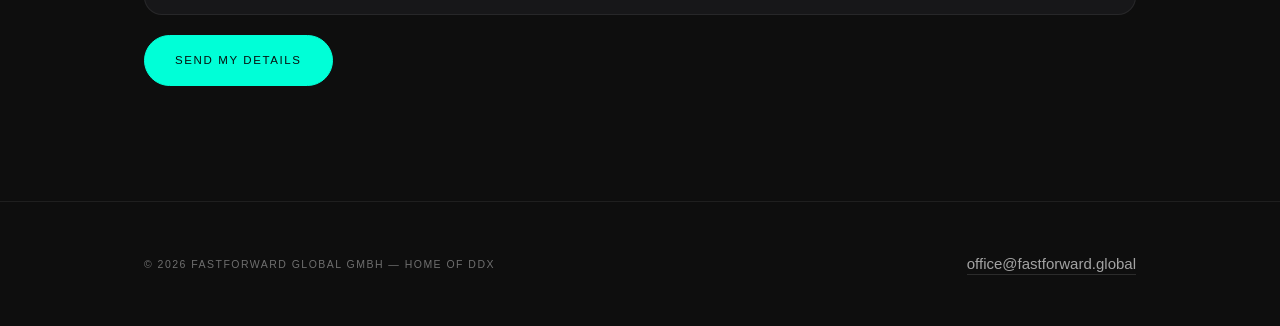
==== commit ba27357a: "Onboarding: drop references to the removed form bar that broke the script at load The submit handler" ====
--- a/onboarding/index.html
+++ b/onboarding/index.html
@@ -11,7 +11,7 @@
 <link rel="icon" href="../assets/img/favicon.ico" sizes="16x16 32x32 48x48">
 <link rel="icon" type="image/png" sizes="32x32" href="../assets/img/favicon-32.png">
 <link rel="apple-touch-icon" sizes="180x180" href="../assets/img/apple-touch-icon.png">
-<link rel="stylesheet" href="../assets/css/onboarding.css?v=11">
+<link rel="stylesheet" href="../assets/css/onboarding.css?v=12">
 <noscript><style>[data-rv]{opacity:1 !important;transform:none !important}</style></noscript>
 </head>
 <body>
@@ -250,7 +250,6 @@
   var done  = document.getElementById('done');
   var err   = document.getElementById('err');
   var btn   = document.getElementById('submit');
-  var which = document.getElementById('which');
   var bStd  = document.getElementById('path-standard');
   var bFull = document.getElementById('path-full');
   var kind  = 'standard';
@@ -262,7 +261,6 @@
     bFull.classList.toggle('is-on', k === 'full');
     bStd.setAttribute('aria-pressed', k === 'standard');
     bFull.setAttribute('aria-pressed', k === 'full');
-    which.textContent = k === 'full' ? 'Full' : 'Standard';
   }
   setKind((qs.get('full') === '1' || qs.get('form') === 'full') ? 'full' : 'standard');
   bStd.addEventListener('click', function(){ setKind('standard'); });
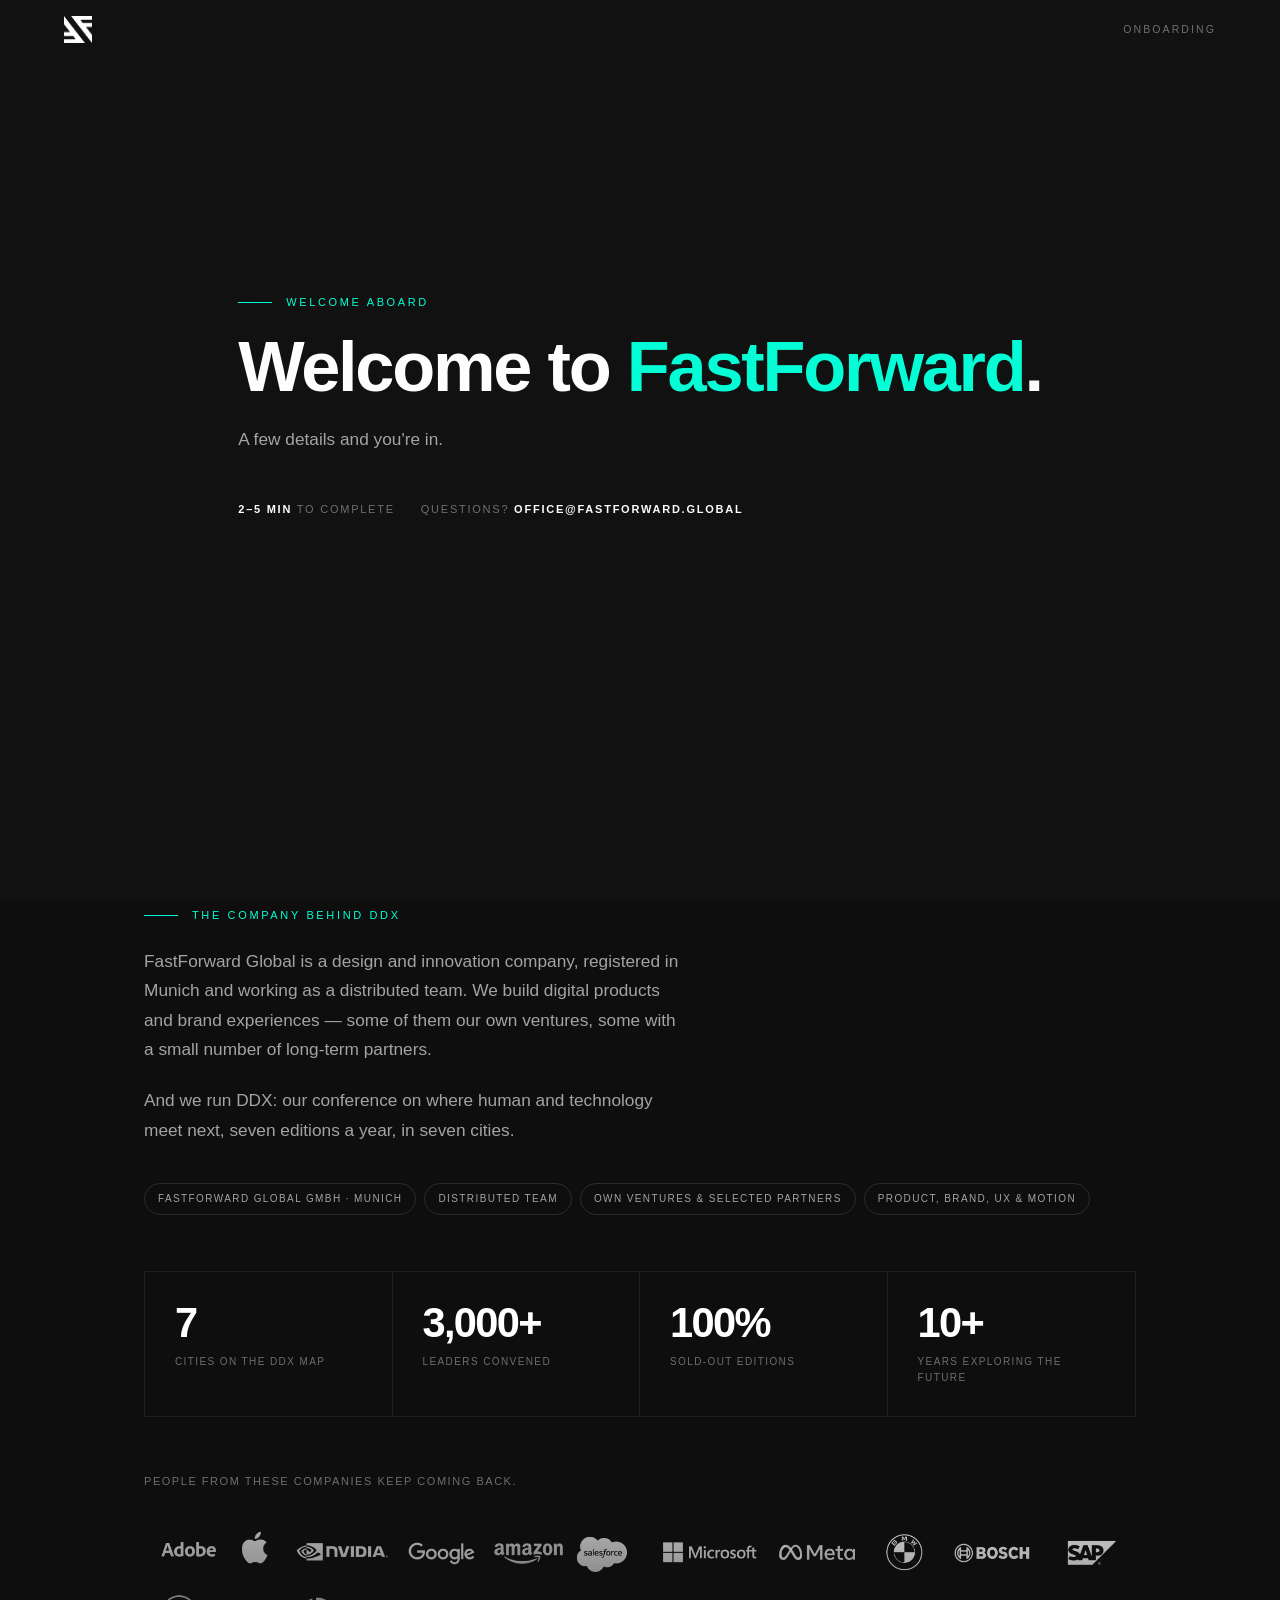
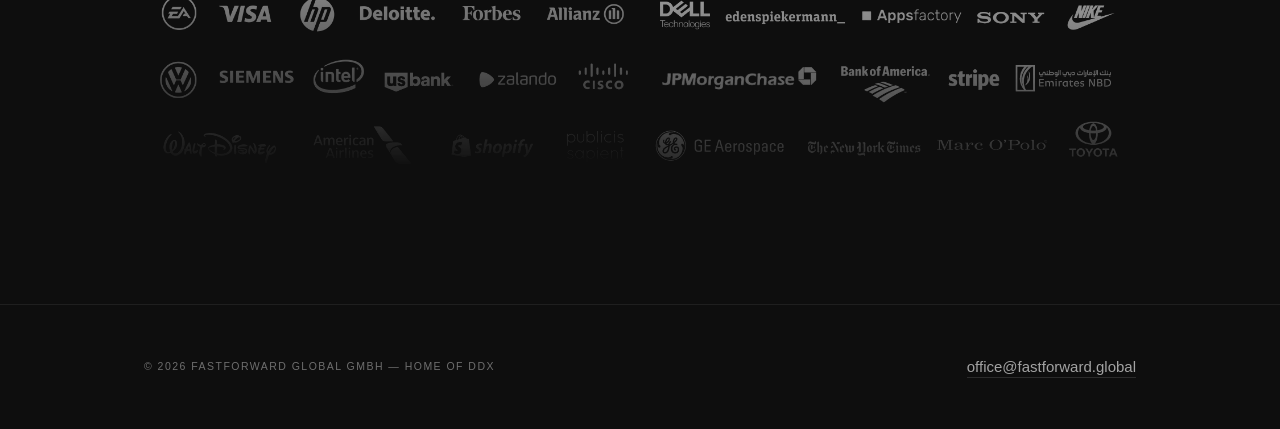
==== commit 98a24df9: "Onboarding: show the working Notion form again until our own intake can sync Behind USE_NOTION_EMBED" ====
--- a/onboarding/index.html
+++ b/onboarding/index.html
@@ -11,7 +11,7 @@
 <link rel="icon" href="../assets/img/favicon.ico" sizes="16x16 32x32 48x48">
 <link rel="icon" type="image/png" sizes="32x32" href="../assets/img/favicon-32.png">
 <link rel="apple-touch-icon" sizes="180x180" href="../assets/img/apple-touch-icon.png">
-<link rel="stylesheet" href="../assets/css/onboarding.css?v=12">
+<link rel="stylesheet" href="../assets/css/onboarding.css?v=14">
 <noscript><style>[data-rv]{opacity:1 !important;transform:none !important}</style></noscript>
 </head>
 <body>
@@ -246,6 +246,10 @@
 
   /* ---------- which path ---------- */
   var ENDPOINT = 'https://ff-onboarding-api.netlify.app/onboard';
+  /* Stopgap: our own form cannot reach Notion until the sync is wired, so show the
+     working Notion form instead. Flip this to false to go back to the native form. */
+  var USE_NOTION_EMBED = true;
+  var NOTION_FORM = 'https://sgx.notion.site/2d59967f86f38084b7caf26614f6c052';
   var form  = document.getElementById('form');
   var done  = document.getElementById('done');
   var err   = document.getElementById('err');
@@ -254,6 +258,17 @@
   var bFull = document.getElementById('path-full');
   var kind  = 'standard';
 
+  if (USE_NOTION_EMBED) {
+    var wrap = document.querySelector('.formwrap');
+    form.hidden = true;
+    var box = document.createElement('div');
+    box.className = 'embed';
+    box.innerHTML = '<iframe src="' + NOTION_FORM + '" title="Onboarding form" loading="lazy"></iframe>';
+    var note = document.createElement('p');
+    note.className = 'embed__note'; note.id = 'embednote';
+    wrap.appendChild(box); wrap.appendChild(note);
+  }
+
   function setKind(k){
     kind = k;
     document.body.classList.toggle('is-full', k === 'full');
@@ -261,6 +276,12 @@
     bFull.classList.toggle('is-on', k === 'full');
     bStd.setAttribute('aria-pressed', k === 'standard');
     bFull.setAttribute('aria-pressed', k === 'full');
+    var en = document.getElementById('embednote');
+    if (en) en.innerHTML = k === 'full'
+      ? 'The form above covers your details. For the full version we also need your passport, '
+        + 'Emirates ID and bank details — please send those to '
+        + '<a href="mailto:office@fastforward.global">office@fastforward.global</a> and we will take it from there.'
+      : '';
   }
   setKind((qs.get('full') === '1' || qs.get('form') === 'full') ? 'full' : 'standard');
   bStd.addEventListener('click', function(){ setKind('standard'); });
@@ -362,8 +383,16 @@
         done.scrollIntoView({block:'center', behavior:'smooth'});
       });
     }).catch(function(e){
-      fail((e && e.message ? e.message : 'Something went wrong.') +
-           ' You can also email office@fastforward.global.');
+      var m = e && e.message ? e.message : '';
+      // the backend is deployed but still waiting on its Notion key — say something
+      // useful rather than showing a stranger a raw failure
+      if (/not configured/i.test(m) || /Failed to fetch/i.test(m)) {
+        return fail('We are still finishing the last bit of setup on our side — sorry about that. ' +
+                    'Please email your details to office@fastforward.global and we will take it from ' +
+                    'there, or try again a little later. Nothing you typed has been lost.');
+      }
+      fail(m ? m + ' You can also email office@fastforward.global.'
+             : 'Something went wrong. Please email office@fastforward.global.');
     });
   });
 
--- a/assets/css/onboarding.css
+++ b/assets/css/onboarding.css
@@ -292,3 +292,12 @@
   background:var(--accent);color:var(--on-accent);font-size:26px;line-height:1;
 }
 .done p{margin-top:12px;color:var(--ink-mid);max-width:46ch;margin-inline:auto}
+
+
+/* embedded Notion form — stopgap while our own intake is not yet syncing */
+.embed{border:1px solid var(--line-soft);border-radius:18px;overflow:hidden;background:#fff}
+.embed iframe{display:block;width:100%;height:1150px;border:0;background:#fff}
+.embed__note{
+  margin:18px 0 0;color:var(--ink-mid);font-size:.95rem;line-height:1.7;max-width:60ch;
+}
+.embed__note a{color:var(--accent)}
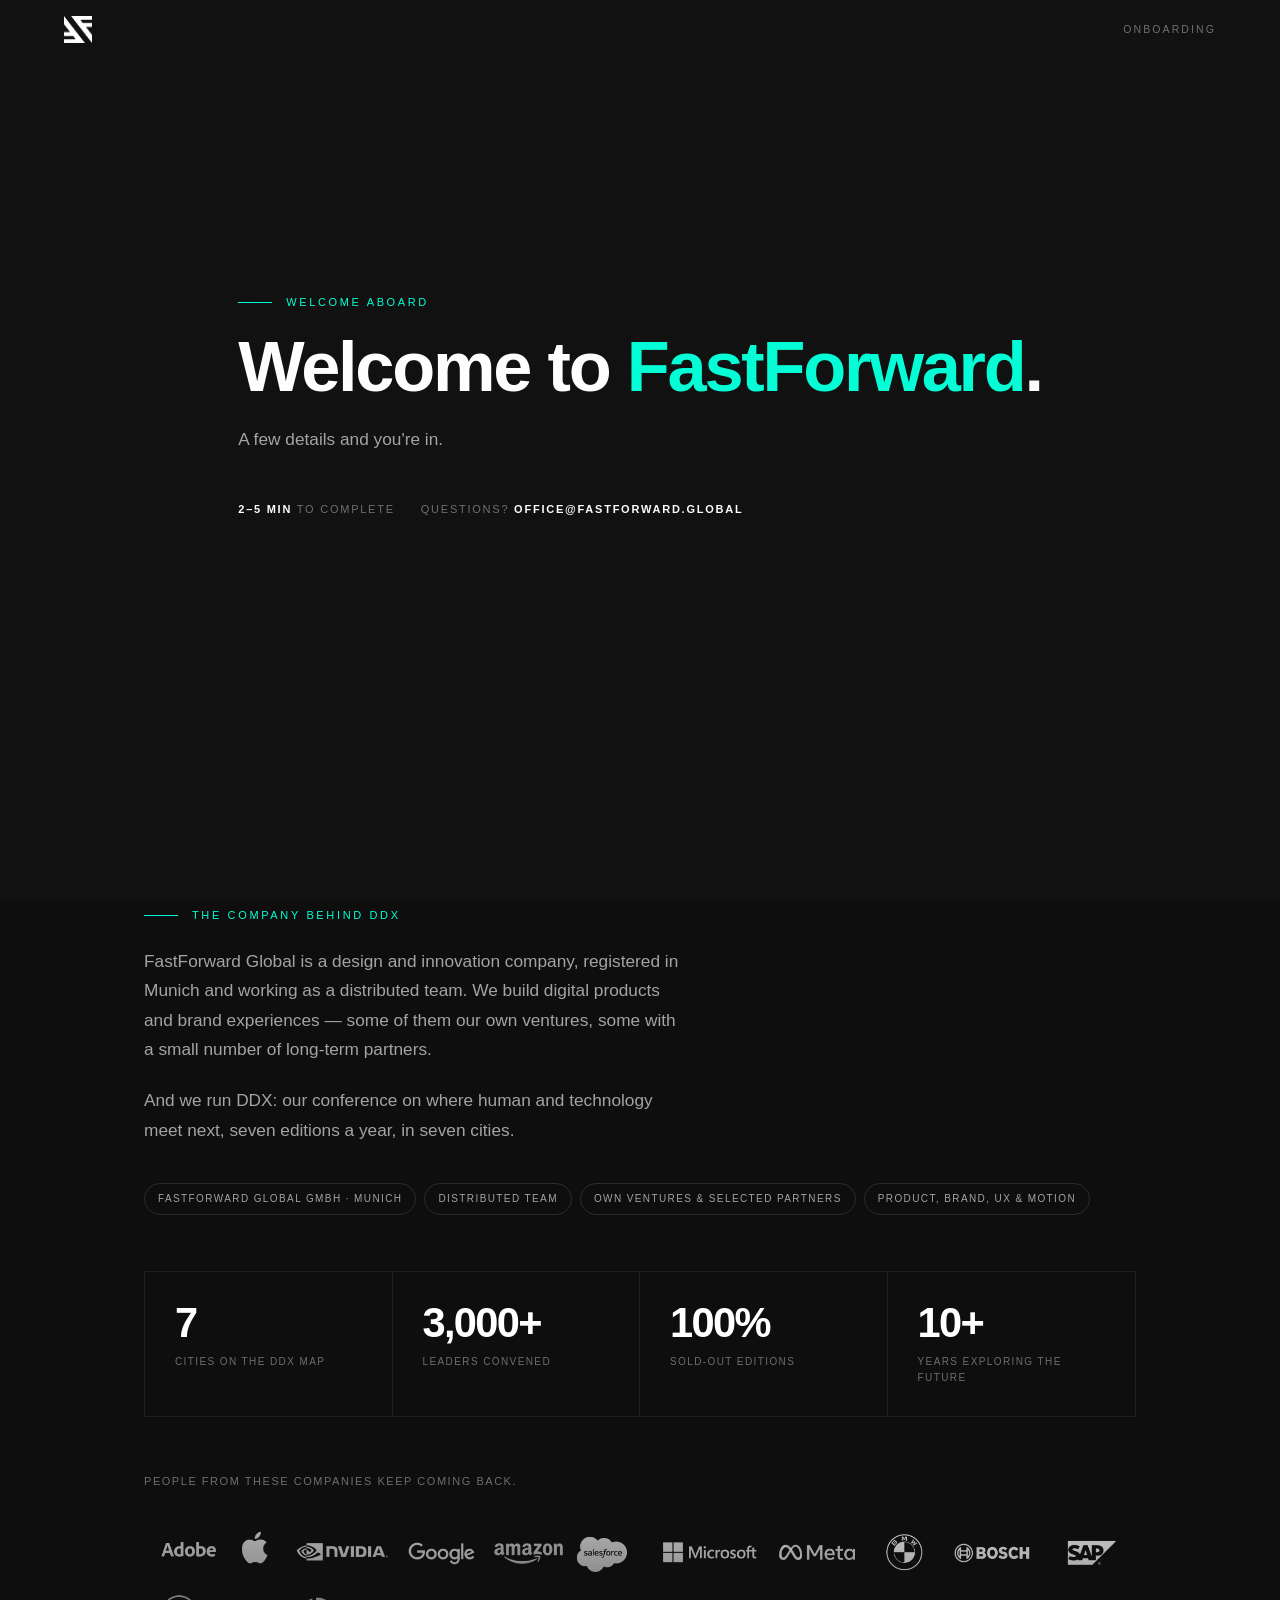
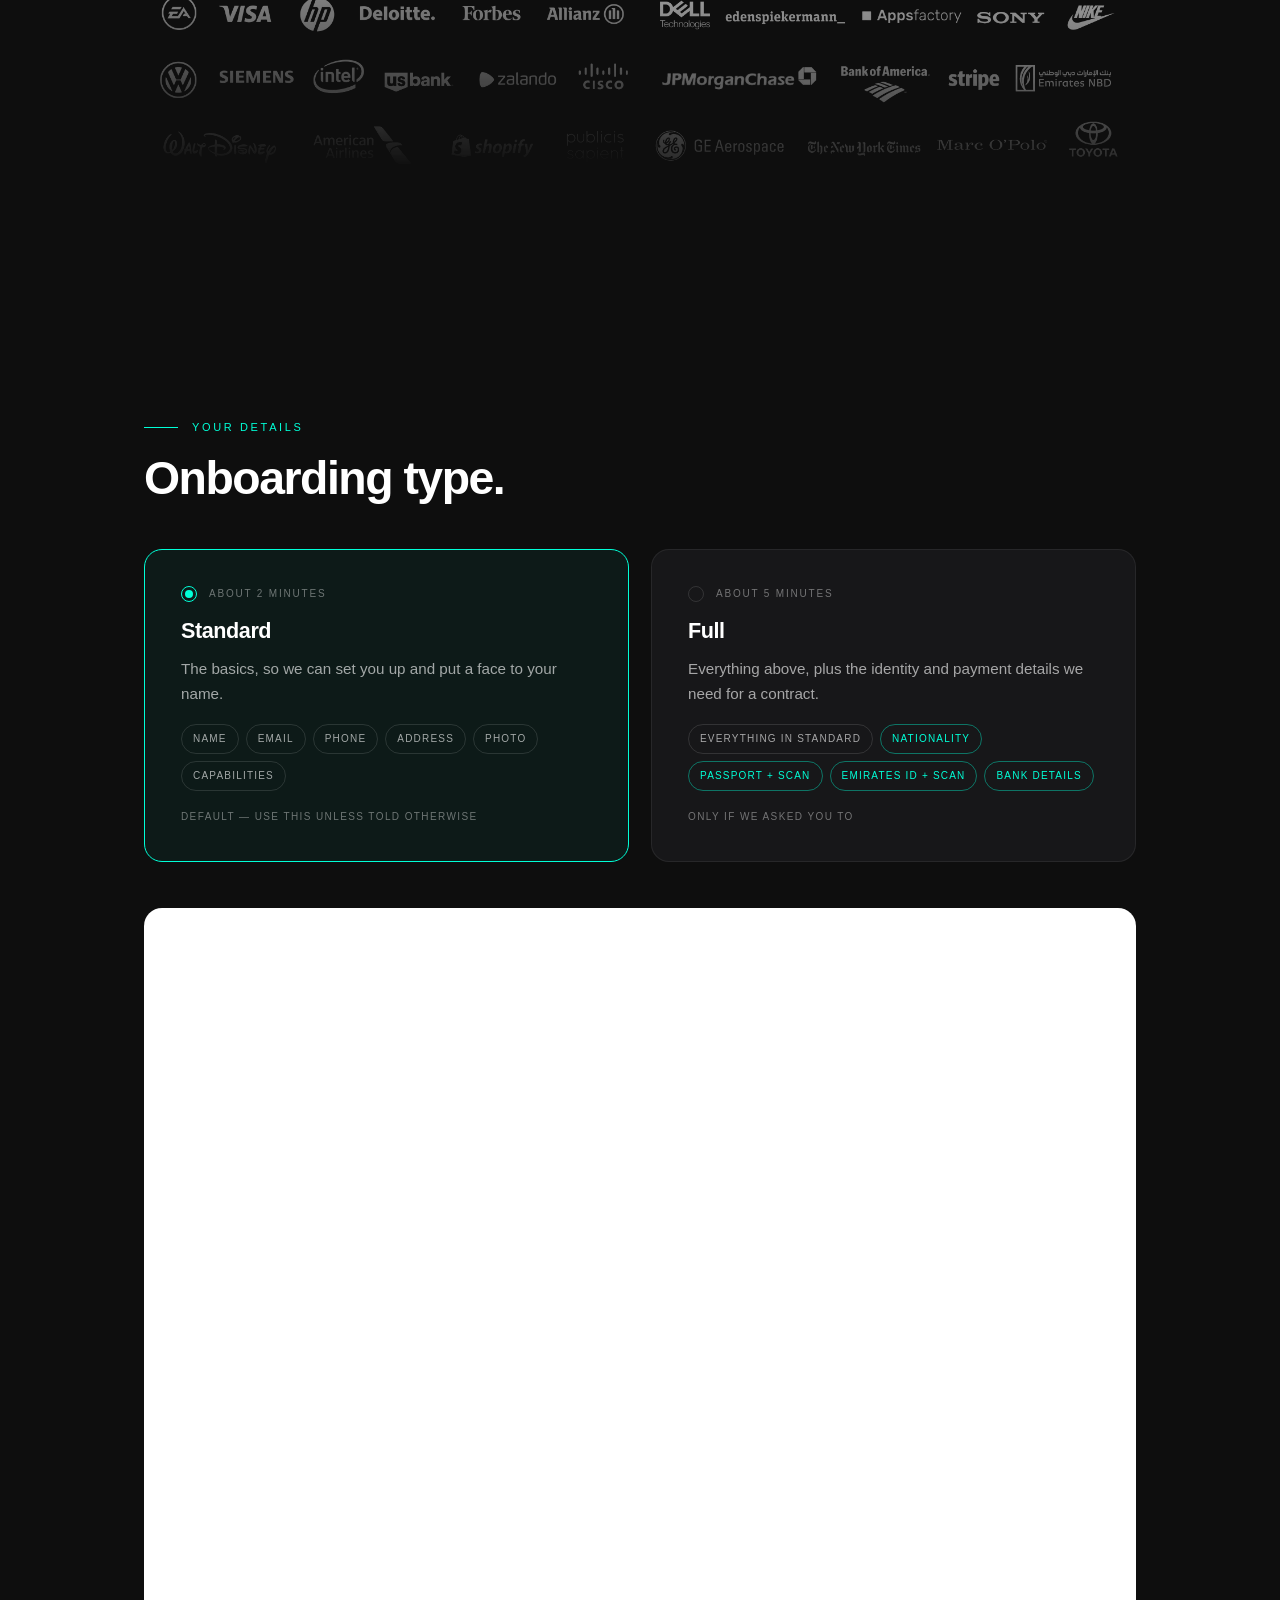
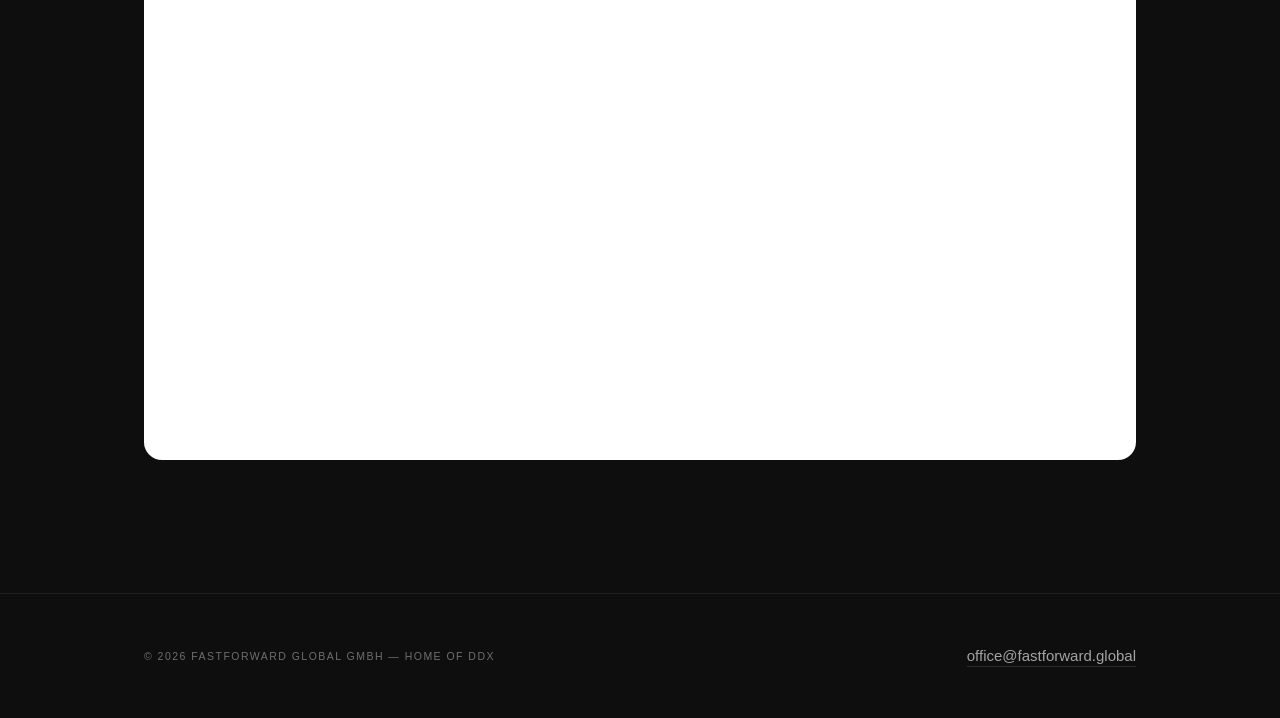
==== commit 4c93c40a: "Onboarding: fix duplicate id that hid the whole form section <section id=form> and <form id=form> co" ====
--- a/onboarding/index.html
+++ b/onboarding/index.html
@@ -11,7 +11,7 @@
 <link rel="icon" href="../assets/img/favicon.ico" sizes="16x16 32x32 48x48">
 <link rel="icon" type="image/png" sizes="32x32" href="../assets/img/favicon-32.png">
 <link rel="apple-touch-icon" sizes="180x180" href="../assets/img/apple-touch-icon.png">
-<link rel="stylesheet" href="../assets/css/onboarding.css?v=14">
+<link rel="stylesheet" href="../assets/css/onboarding.css?v=15">
 <noscript><style>[data-rv]{opacity:1 !important;transform:none !important}</style></noscript>
 </head>
 <body>
@@ -102,7 +102,7 @@
     </div>
 
     <div class="formwrap" data-rv>
-    <form class="form" id="form" novalidate>
+    <form class="form" id="onboardform" novalidate>
       <input type="text" name="hp" id="hp" tabindex="-1" autocomplete="off" aria-hidden="true">
 
       <div class="form__group">
@@ -250,7 +250,7 @@
      working Notion form instead. Flip this to false to go back to the native form. */
   var USE_NOTION_EMBED = true;
   var NOTION_FORM = 'https://sgx.notion.site/2d59967f86f38084b7caf26614f6c052';
-  var form  = document.getElementById('form');
+  var form  = document.getElementById('onboardform');
   var done  = document.getElementById('done');
   var err   = document.getElementById('err');
   var btn   = document.getElementById('submit');
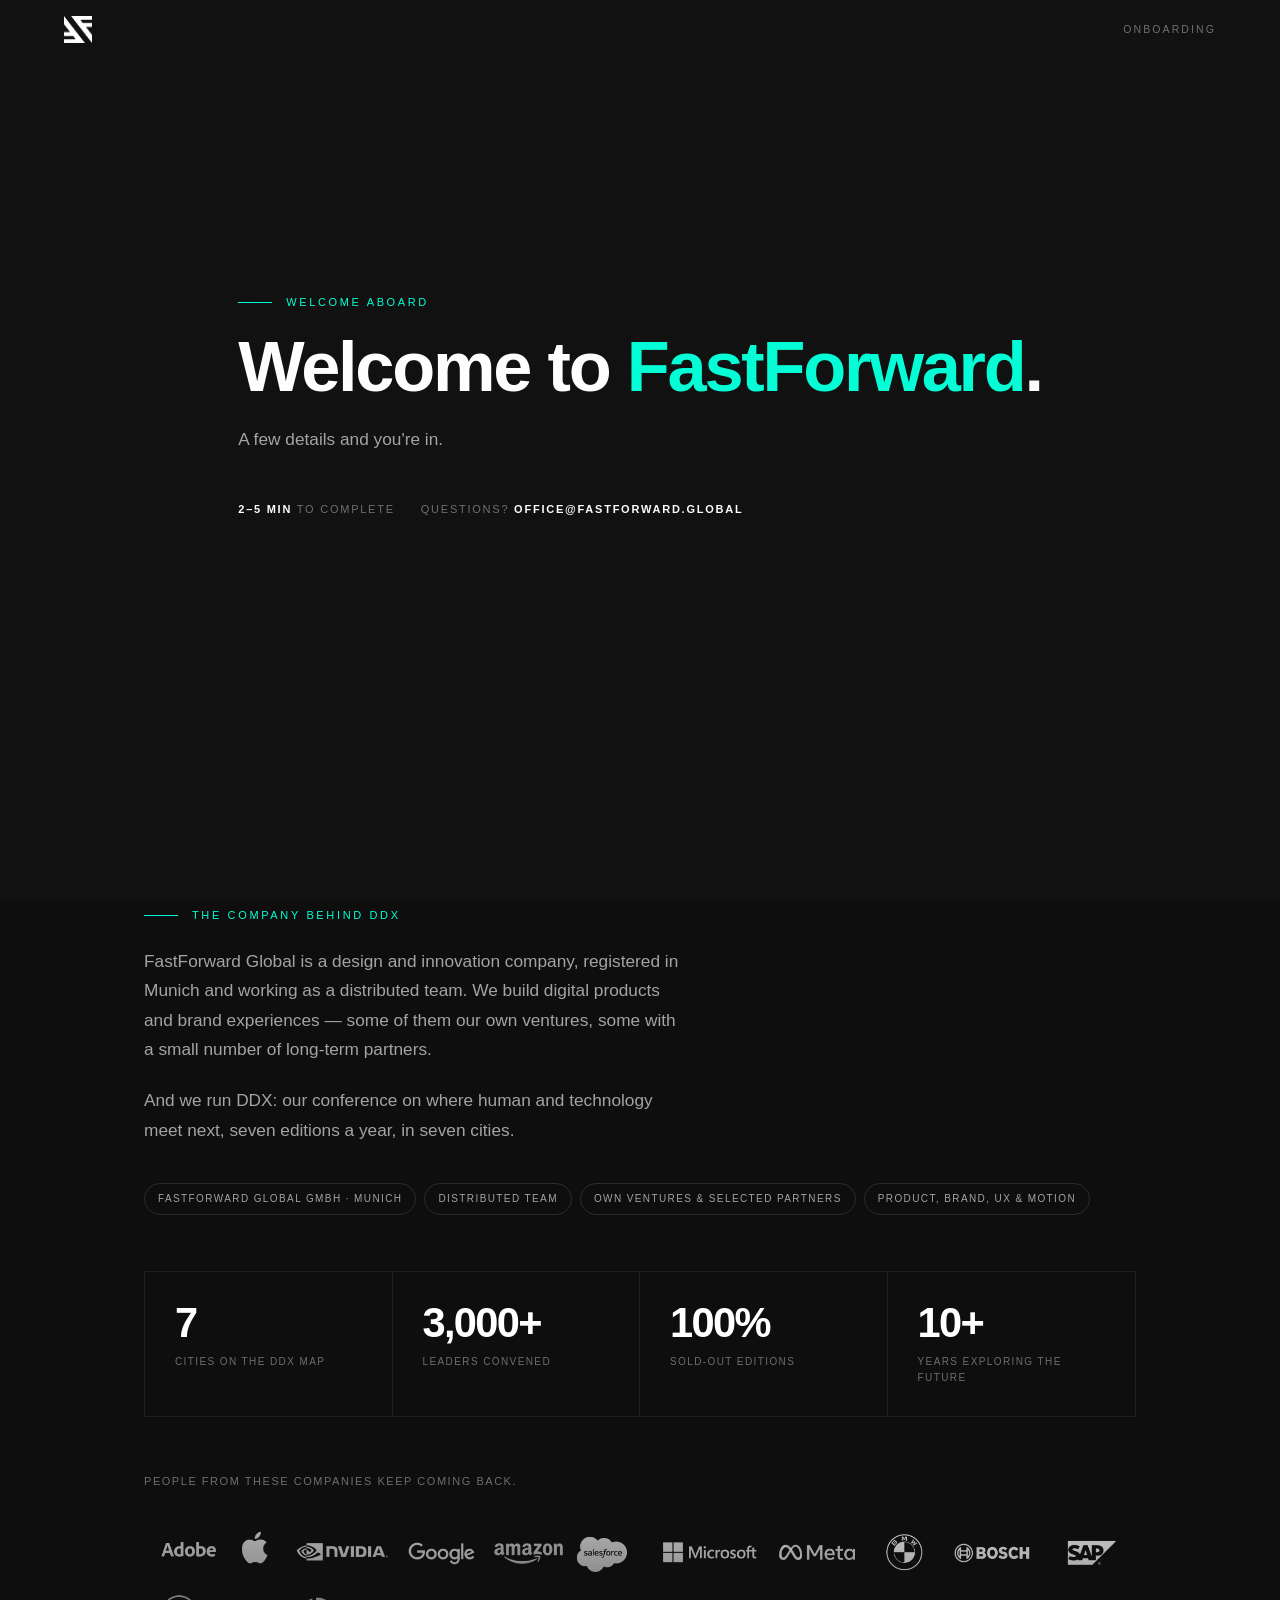
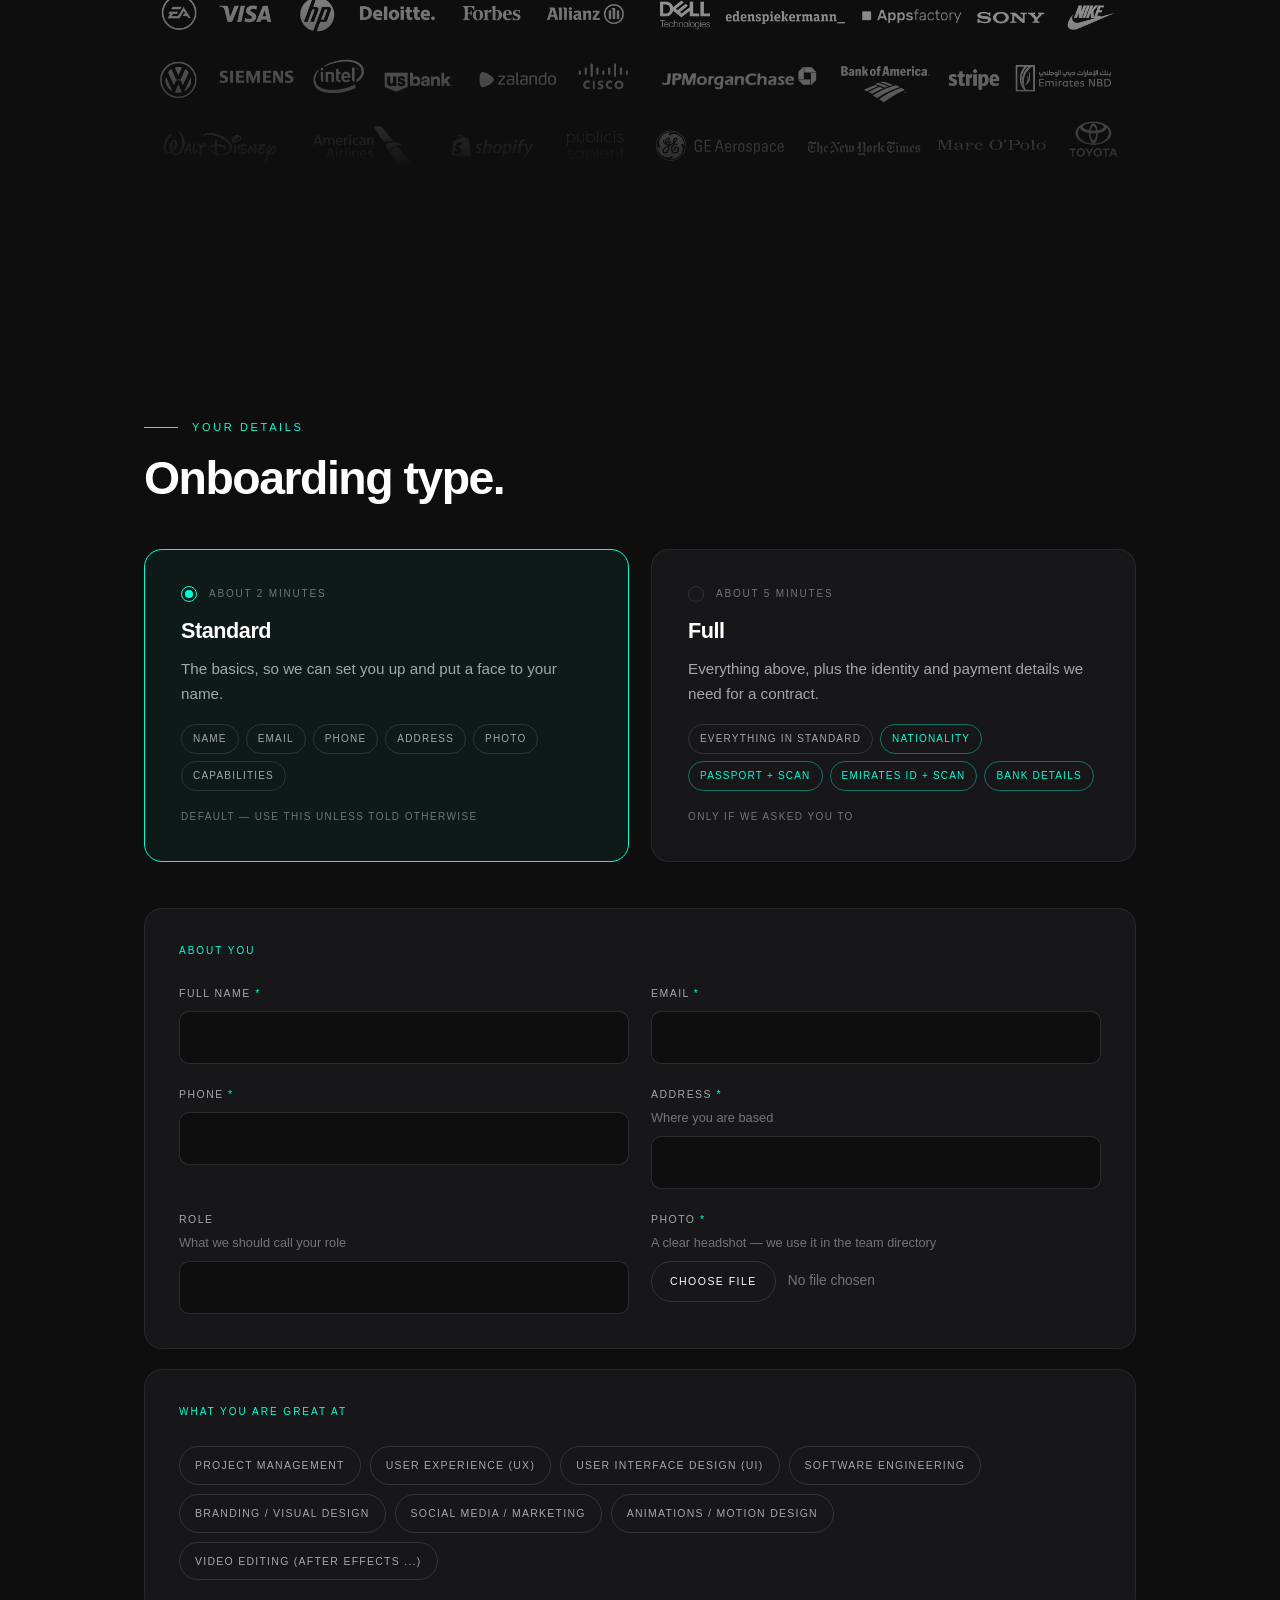
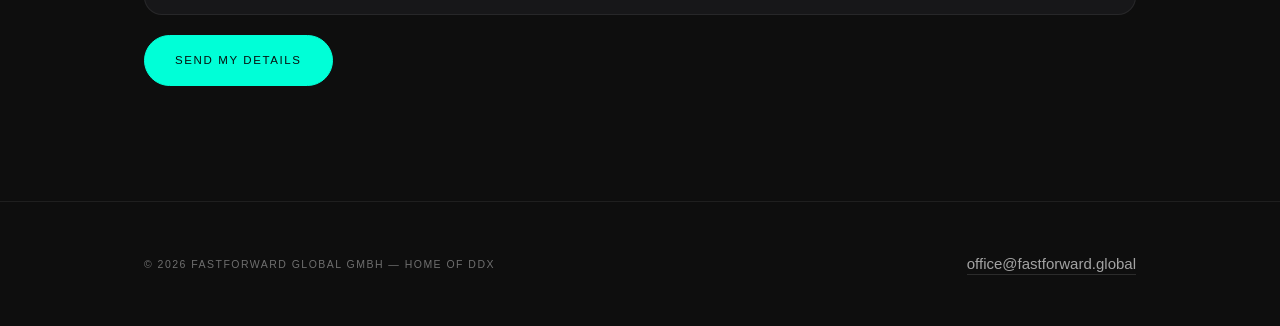
==== commit 6fe07ef0: "Onboarding: switch back to our own form now that it syncs to Notion Co-Authored-By: Claude Opus 5 <n" ====
--- a/onboarding/index.html
+++ b/onboarding/index.html
@@ -11,7 +11,7 @@
 <link rel="icon" href="../assets/img/favicon.ico" sizes="16x16 32x32 48x48">
 <link rel="icon" type="image/png" sizes="32x32" href="../assets/img/favicon-32.png">
 <link rel="apple-touch-icon" sizes="180x180" href="../assets/img/apple-touch-icon.png">
-<link rel="stylesheet" href="../assets/css/onboarding.css?v=15">
+<link rel="stylesheet" href="../assets/css/onboarding.css?v=16">
 <noscript><style>[data-rv]{opacity:1 !important;transform:none !important}</style></noscript>
 </head>
 <body>
@@ -248,7 +248,7 @@
   var ENDPOINT = 'https://ff-onboarding-api.netlify.app/onboard';
   /* Stopgap: our own form cannot reach Notion until the sync is wired, so show the
      working Notion form instead. Flip this to false to go back to the native form. */
-  var USE_NOTION_EMBED = true;
+  var USE_NOTION_EMBED = false;   // our own form now syncs to Notion via the intake service
   var NOTION_FORM = 'https://sgx.notion.site/2d59967f86f38084b7caf26614f6c052';
   var form  = document.getElementById('onboardform');
   var done  = document.getElementById('done');
